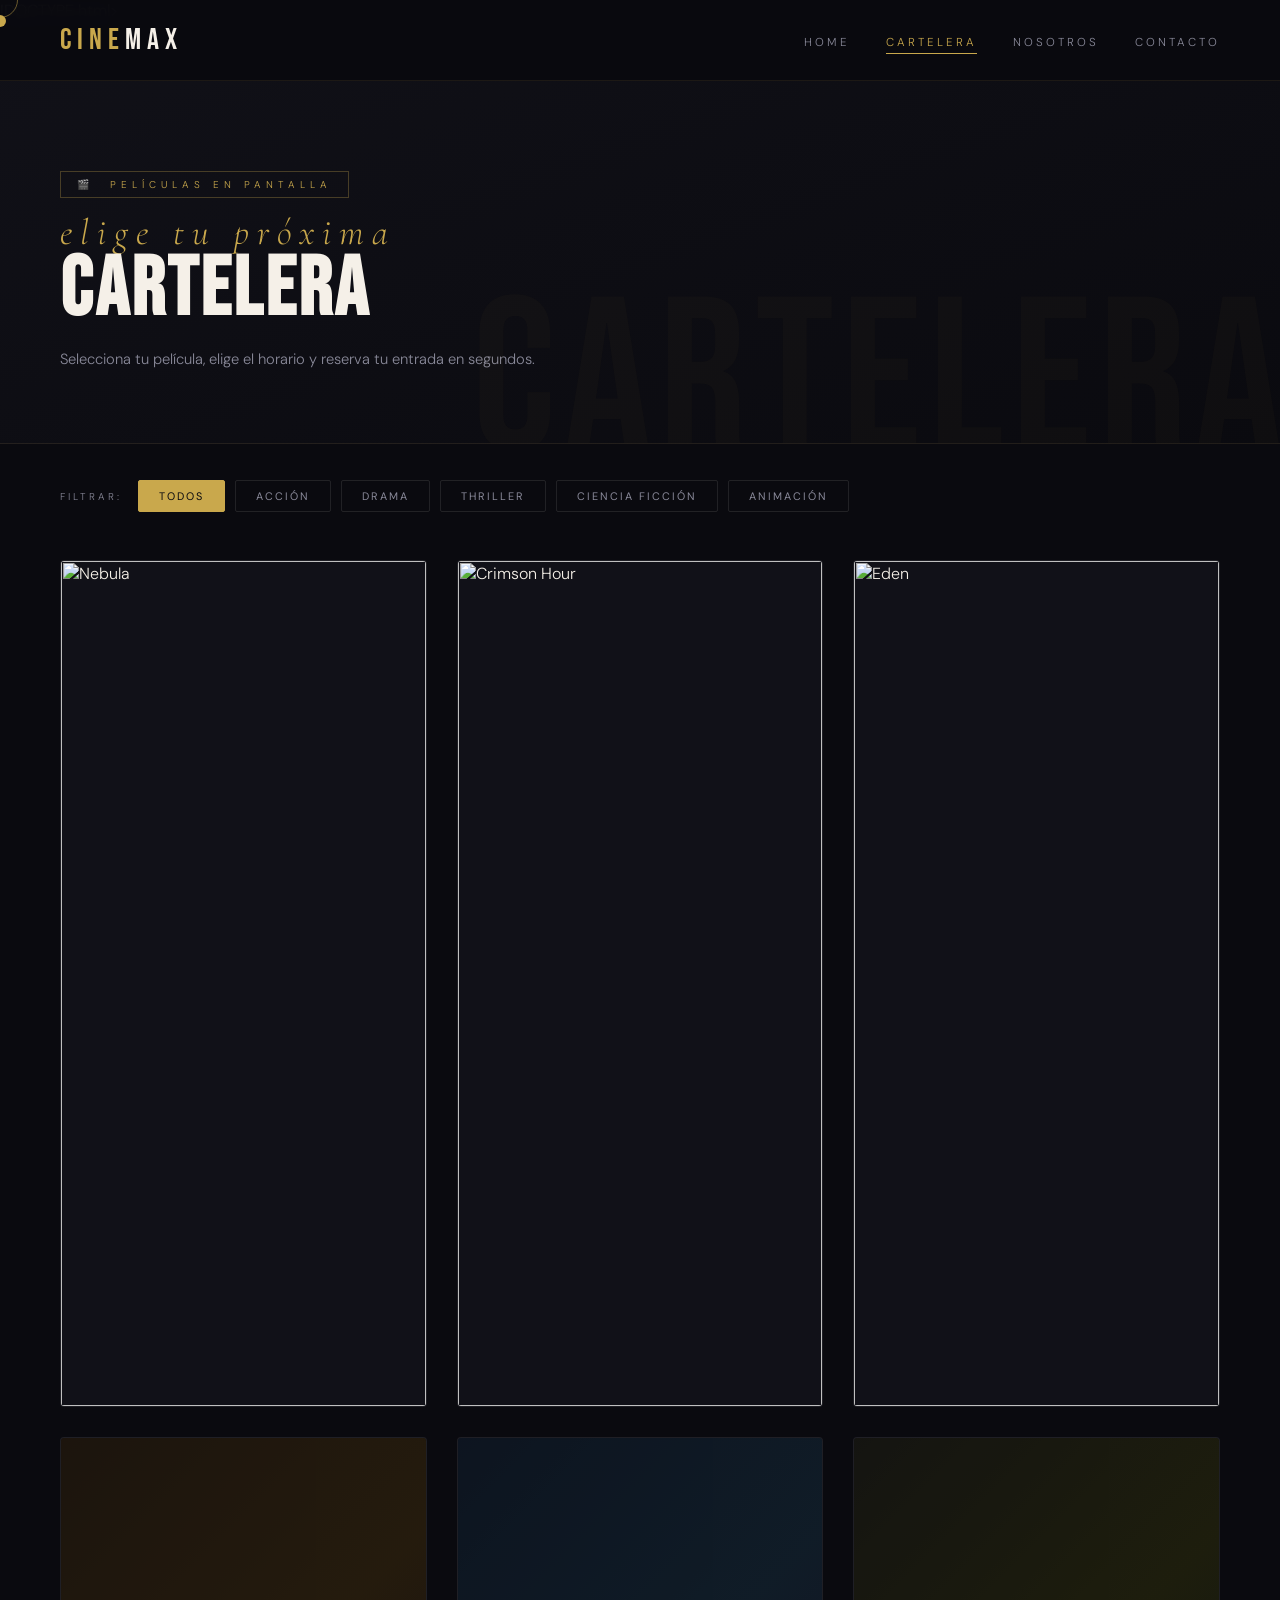
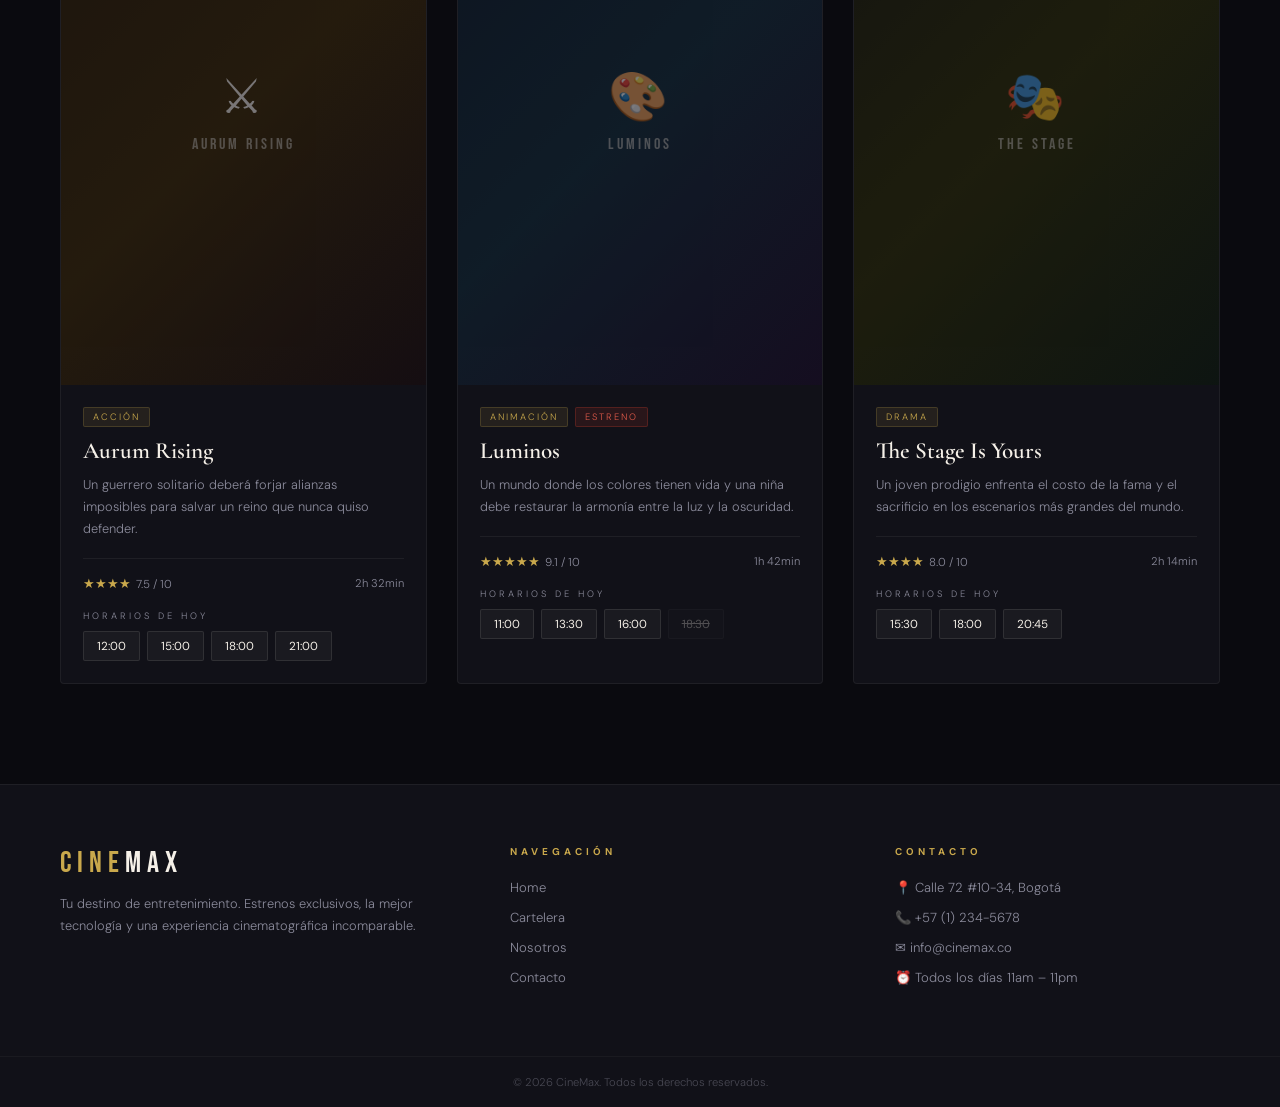
==== cartelera.html @ e5a8d583 "Comienzooo" ====
!DOCTYPE html>
<html lang="es">
<head>
  <meta charset="UTF-8"/>
  <meta name="viewport" content="width=device-width,initial-scale=1.0"/>
  <title>CineMax — Cartelera</title>
  <link href="https://fonts.googleapis.com/css2?family=Bebas+Neue&family=Cormorant+Garamond:ital,wght@0,300;0,400;0,600;1,300;1,400&family=DM+Sans:wght@300;400;500&display=swap" rel="stylesheet"/>
  <link rel="stylesheet" href="./Css/cartelera.css"/>
</head>
<body>
<div class="cursor" id="cursor"></div>
<div class="cursor-ring" id="cursorRing"></div>

<nav>
  <a class="nav-logo" href="index.html">CINE<span>MAX</span></a>
  <ul class="nav-links">
    <li><a href="index.html">Home</a></li>
    <li><a href="cartelera.html" class="active">Cartelera</a></li>
    <li><a href="nosotros.html">Nosotros</a></li>
    <li><a href="contacto.html">Contacto</a></li>
  </ul>
</nav>

<div class="page-hero" data-bg="CARTELERA">
  <div class="page-hero-tag">&#127916;&nbsp; Películas en pantalla</div>
  <h1><em>elige tu próxima</em>Cartelera</h1>
  <p>Selecciona tu película, elige el horario y reserva tu entrada en segundos.</p>
</div>



<div class="filters">
  <span class="filter-label">Filtrar:</span>
  <button class="filter-btn active" onclick="filter('all',this)">Todos</button>
  <button class="filter-btn" onclick="filter('Acción',this)">Acción</button>
  <button class="filter-btn" onclick="filter('Drama',this)">Drama</button>
  <button class="filter-btn" onclick="filter('Thriller',this)">Thriller</button>
  <button class="filter-btn" onclick="filter('Ciencia Ficción',this)">Ciencia Ficción</button>
  <button class="filter-btn" onclick="filter('Animación',this)">Animación</button>
</div>

<div class="cartelera-section">
  <div class="cartelera-grid" id="grid">

    <div class="cartelera-card" data-genre="Ciencia Ficción">
      <div class="cartelera-card-img-wrap">
        <img class="cartelera-card-img" src="https://images.unsplash.com/photo-1724115938504-c2f4fe700da5?q=80&w=731&auto=format&fit=crop" alt="Nebula"/>
      </div>
      <div class="cartelera-body">
        <div class="cartelera-tags"><span class="tag tag-genre">Ciencia Ficción</span><span class="tag tag-new">Estreno</span></div>
        <div class="cartelera-title">Nebula: El Origen</div>
        <div class="cartelera-desc">Una épica aventura interestelar donde los límites del universo son apenas el comienzo de lo desconocido.</div>
        <div class="cartelera-footer">
          <div><span class="rating-stars">&#9733;&#9733;&#9733;&#9733;&#9733;</span><span class="rating-num">8.7 / 10</span></div>
          <span class="duration">2h 18min</span>
        </div>
        <div class="horarios">
          <div class="horarios-label">Horarios de hoy</div>
          <div class="horarios-list">
            <button class="horario-slot">14:00</button>
            <button class="horario-slot">16:30</button>
            <button class="horario-slot">19:00</button>
            <button class="horario-slot sold-out">21:30</button>
          </div>
        </div>
      </div>
    </div>

    <div class="cartelera-card" data-genre="Thriller">
      <div class="cartelera-card-img-wrap">
        <img class="cartelera-card-img" src="https://images.unsplash.com/photo-1716593518123-ec9e09754232?q=80&w=687&auto=format&fit=crop" alt="Crimson Hour"/>
      </div>
      <div class="cartelera-body">
        <div class="cartelera-tags"><span class="tag tag-genre">Thriller</span></div>
        <div class="cartelera-title">Crimson Hour</div>
        <div class="cartelera-desc">Un detective obsesionado persigue a un criminal siempre un paso adelante, en las calles de una ciudad sin ley.</div>
        <div class="cartelera-footer">
          <div><span class="rating-stars">&#9733;&#9733;&#9733;&#9733;</span><span class="rating-num">7.9 / 10</span></div>
          <span class="duration">1h 58min</span>
        </div>
        <div class="horarios">
          <div class="horarios-label">Horarios de hoy</div>
          <div class="horarios-list">
            <button class="horario-slot">13:30</button>
            <button class="horario-slot">15:45</button>
            <button class="horario-slot sold-out">18:15</button>
            <button class="horario-slot">20:30</button>
          </div>
        </div>
      </div>
    </div>

    <div class="cartelera-card" data-genre="Drama">
      <div class="cartelera-card-img-wrap">
        <img class="cartelera-card-img" src="https://images.unsplash.com/photo-1693673488806-7f3fc85b5bed?q=80&w=686&auto=format&fit=crop" alt="Eden"/>
      </div>
      <div class="cartelera-body">
        <div class="cartelera-tags"><span class="tag tag-genre">Drama</span><span class="tag tag-new">Estreno</span></div>
        <div class="cartelera-title">Eden's Last Call</div>
        <div class="cartelera-desc">Una familia que enfrenta sus secretos más oscuros al regresar al lugar donde todo comenzó.</div>
        <div class="cartelera-footer">
          <div><span class="rating-stars">&#9733;&#9733;&#9733;&#9733;&#9733;</span><span class="rating-num">8.2 / 10</span></div>
          <span class="duration">2h 05min</span>
        </div>
        <div class="horarios">
          <div class="horarios-label">Horarios de hoy</div>
          <div class="horarios-list">
            <button class="horario-slot">14:30</button>
            <button class="horario-slot">17:00</button>
            <button class="horario-slot">19:45</button>
          </div>
        </div>
      </div>
    </div>

    <div class="cartelera-card" data-genre="Acción">
      <div class="cartelera-card-img-wrap">
        <div class="card-placeholder poster-4">
          <div class="card-placeholder-icon">&#9876;</div>
          <div class="card-placeholder-text">AURUM RISING</div>
        </div>
      </div>
      <div class="cartelera-body">
        <div class="cartelera-tags"><span class="tag tag-genre">Acción</span></div>
        <div class="cartelera-title">Aurum Rising</div>
        <div class="cartelera-desc">Un guerrero solitario deberá forjar alianzas imposibles para salvar un reino que nunca quiso defender.</div>
        <div class="cartelera-footer">
          <div><span class="rating-stars">&#9733;&#9733;&#9733;&#9733;</span><span class="rating-num">7.5 / 10</span></div>
          <span class="duration">2h 32min</span>
        </div>
        <div class="horarios">
          <div class="horarios-label">Horarios de hoy</div>
          <div class="horarios-list">
            <button class="horario-slot">12:00</button>
            <button class="horario-slot">15:00</button>
            <button class="horario-slot">18:00</button>
            <button class="horario-slot">21:00</button>
          </div>
        </div>
      </div>
    </div>

    <div class="cartelera-card" data-genre="Animación">
      <div class="cartelera-card-img-wrap">
        <div class="card-placeholder poster-5">
          <div class="card-placeholder-icon">&#127912;</div>
          <div class="card-placeholder-text">LUMINOS</div>
        </div>
      </div>
      <div class="cartelera-body">
        <div class="cartelera-tags"><span class="tag tag-genre">Animación</span><span class="tag tag-new">Estreno</span></div>
        <div class="cartelera-title">Luminos</div>
        <div class="cartelera-desc">Un mundo donde los colores tienen vida y una niña debe restaurar la armonía entre la luz y la oscuridad.</div>
        <div class="cartelera-footer">
          <div><span class="rating-stars">&#9733;&#9733;&#9733;&#9733;&#9733;</span><span class="rating-num">9.1 / 10</span></div>
          <span class="duration">1h 42min</span>
        </div>
        <div class="horarios">
          <div class="horarios-label">Horarios de hoy</div>
          <div class="horarios-list">
            <button class="horario-slot">11:00</button>
            <button class="horario-slot">13:30</button>
            <button class="horario-slot">16:00</button>
            <button class="horario-slot sold-out">18:30</button>
          </div>
        </div>
      </div>
    </div>

    <div class="cartelera-card" data-genre="Drama">
      <div class="cartelera-card-img-wrap">
        <div class="card-placeholder poster-6">
          <div class="card-placeholder-icon">&#127917;</div>
          <div class="card-placeholder-text">THE STAGE</div>
        </div>
      </div>
      <div class="cartelera-body">
        <div class="cartelera-tags"><span class="tag tag-genre">Drama</span></div>
        <div class="cartelera-title">The Stage Is Yours</div>
        <div class="cartelera-desc">Un joven prodigio enfrenta el costo de la fama y el sacrificio en los escenarios más grandes del mundo.</div>
        <div class="cartelera-footer">
          <div><span class="rating-stars">&#9733;&#9733;&#9733;&#9733;</span><span class="rating-num">8.0 / 10</span></div>
          <span class="duration">2h 14min</span>
        </div>
        <div class="horarios">
          <div class="horarios-label">Horarios de hoy</div>
          <div class="horarios-list">
            <button class="horario-slot">15:30</button>
            <button class="horario-slot">18:00</button>
            <button class="horario-slot">20:45</button>
          </div>
        </div>
      </div>
    </div>

  </div>
</div>

<footer>
  <div>
    <div class="footer-logo">CINE<span>MAX</span></div>
    <p class="footer-tagline">Tu destino de entretenimiento. Estrenos exclusivos, la mejor tecnología y una experiencia cinematográfica incomparable.</p>
  </div>
  <div class="footer-col">
    <h4>Navegación</h4>
    <ul>
      <li><a href="index.html">Home</a></li>
      <li><a href="cartelera.html">Cartelera</a></li>
      <li><a href="nosotros.html">Nosotros</a></li>
      <li><a href="contacto.html">Contacto</a></li>
    </ul>
  </div>
  <div class="footer-col">
    <h4>Contacto</h4>
    <ul>
      <li><a href="#">&#128205; Calle 72 #10-34, Bogotá</a></li>
      <li><a href="tel:+5712345678">&#128222; +57 (1) 234-5678</a></li>
      <li><a href="mailto:info@cinemax.co">&#9993; info@cinemax.co</a></li>
      <li><a href="#">&#9200; Todos los días 11am – 11pm</a></li>
    </ul>
  </div>
</footer>
<div class="footer-bottom">&copy; 2026 CineMax. Todos los derechos reservados.</div>

<script>
const cur=document.getElementById('cursor'),ring=document.getElementById('cursorRing');
let rx=0,ry=0,cx=0,cy=0;
document.addEventListener('mousemove',e=>{cx=e.clientX;cy=e.clientY;cur.style.left=cx+'px';cur.style.top=cy+'px';});
(function loop(){rx+=(cx-rx)*.12;ry+=(cy-ry)*.12;ring.style.left=rx+'px';ring.style.top=ry+'px';requestAnimationFrame(loop);})();
document.querySelectorAll('a,button').forEach(el=>{
  el.addEventListener('mouseenter',()=>{cur.style.transform='translate(-50%,-50%) scale(2)';ring.style.opacity='.2';});
  el.addEventListener('mouseleave',()=>{cur.style.transform='translate(-50%,-50%) scale(1)';ring.style.opacity='.5';});
});
function filter(genre,btn){
  document.querySelectorAll('.filter-btn').forEach(b=>b.classList.remove('active'));
  btn.classList.add('active');
  document.querySelectorAll('.cartelera-card').forEach((c,i)=>{
    const show=genre==='all'||c.dataset.genre===genre;
    if(show){c.classList.remove('hidden');c.style.animation='none';void c.offsetWidth;c.style.animationDelay=(i*.07)+'s';c.style.animation='cardIn .45s ease both';}
    else c.classList.add('hidden');
  });
}
</script>
</body>
</html>
---- Css/cartelera.css ----
:root{--gold:#c9a84c;--gold-light:#e8c96b;--dark:#0a0a0f;--dark2:#111118;--dark3:#1a1a24;--red:#c0392b;--cream:#f5f0e8;--gray:#8a8a9a;}
*,*::before,*::after{margin:0;padding:0;box-sizing:border-box;}
html{scroll-behavior:smooth;}
body{background:var(--dark);color:var(--cream);font-family:'DM Sans',sans-serif;font-weight:300;overflow-x:hidden;cursor:none;}

.cursor{position:fixed;width:12px;height:12px;background:var(--gold);border-radius:50%;pointer-events:none;z-index:9999;transition:transform .15s ease;transform:translate(-50%,-50%);}
.cursor-ring{position:fixed;width:36px;height:36px;border:1px solid var(--gold);border-radius:50%;pointer-events:none;z-index:9998;transform:translate(-50%,-50%);transition:all .3s ease;opacity:.5;}

nav{position:fixed;top:0;left:0;right:0;z-index:200;display:flex;align-items:center;justify-content:space-between;padding:22px 60px;background:rgba(10,10,15,.97);backdrop-filter:blur(12px);border-bottom:1px solid rgba(201,168,76,.1);}
.nav-logo{font-family:'Bebas Neue',cursive;font-size:1.9rem;letter-spacing:6px;color:var(--gold);text-decoration:none;}
.nav-logo span{color:var(--cream);}
.nav-links{display:flex;gap:36px;list-style:none;}
.nav-links a{text-decoration:none;color:var(--gray);font-size:.72rem;letter-spacing:3px;text-transform:uppercase;transition:color .3s;position:relative;}
.nav-links a::after{content:'';position:absolute;bottom:-4px;left:0;width:0;height:1px;background:var(--gold);transition:width .3s;}
.nav-links a:hover,.nav-links a.active{color:var(--gold);}
.nav-links a:hover::after,.nav-links a.active::after{width:100%;}

.btn-primary{background:var(--gold);color:var(--dark);border:none;padding:14px 32px;font-family:'DM Sans',sans-serif;font-size:.72rem;letter-spacing:3px;text-transform:uppercase;cursor:none;transition:all .3s;text-decoration:none;display:inline-block;font-weight:500;}
.btn-primary:hover{background:var(--gold-light);transform:translateY(-2px);}

.page-hero{padding:150px 60px 70px;position:relative;overflow:hidden;background:linear-gradient(160deg,var(--dark2) 0%,var(--dark) 100%);border-bottom:1px solid rgba(201,168,76,.1);}
.page-hero::before{content:attr(data-bg);position:absolute;right:-10px;bottom:-50px;font-family:'Bebas Neue',cursive;font-size:17vw;color:rgba(201,168,76,.03);letter-spacing:8px;pointer-events:none;line-height:1;}
.page-hero-tag{font-size:.62rem;letter-spacing:5px;text-transform:uppercase;color:var(--gold);border:1px solid rgba(201,168,76,.3);padding:6px 16px;display:inline-block;margin-bottom:18px;}
.page-hero h1{font-family:'Bebas Neue',cursive;font-size:clamp(3rem,6.5vw,5.5rem);letter-spacing:3px;line-height:.95;}
.page-hero h1 em{font-family:'Cormorant Garamond',serif;font-style:italic;font-size:.44em;color:var(--gold);display:block;font-weight:300;letter-spacing:8px;}
.page-hero p{color:var(--gray);margin-top:16px;font-size:.92rem;max-width:500px;line-height:1.85;}



.filters{padding:36px 60px 0;display:flex;gap:10px;flex-wrap:wrap;align-items:center;}
.filter-label{font-size:.62rem;letter-spacing:3px;text-transform:uppercase;color:var(--gray);margin-right:6px;}
.filter-btn{background:transparent;border:1px solid rgba(245,240,232,.1);color:var(--gray);padding:8px 20px;font-size:.68rem;letter-spacing:2px;text-transform:uppercase;font-family:'DM Sans',sans-serif;cursor:none;transition:all .28s;border-radius:2px;}
.filter-btn:hover,.filter-btn.active{background:var(--gold);border-color:var(--gold);color:var(--dark);}

.cartelera-section{padding:48px 60px 100px;}
.cartelera-grid{display:grid;grid-template-columns:repeat(auto-fill,minmax(280px,1fr));gap:30px;}

.cartelera-card{background:var(--dark2);border:1px solid rgba(245,240,232,.06);border-radius:4px;overflow:hidden;cursor:none;transition:transform .35s,border-color .35s,box-shadow .35s;animation:cardIn .5s ease both;}
.cartelera-card:hover{border-color:rgba(201,168,76,.28);transform:translateY(-6px);box-shadow:0 28px 55px rgba(0,0,0,.52);}
@keyframes cardIn{from{opacity:0;transform:translateY(18px);}to{opacity:1;transform:translateY(0);}}
.hidden{display:none!important;}

.cartelera-card-img-wrap{overflow:hidden;position:relative;}
.cartelera-card-img{width:100%;aspect-ratio:2/3;object-fit:cover;display:block;transition:transform .5s ease;}
.cartelera-card:hover .cartelera-card-img{transform:scale(1.04);}
.card-placeholder{width:100%;aspect-ratio:2/3;display:flex;align-items:center;justify-content:center;flex-direction:column;gap:8px;font-family:'Bebas Neue',cursive;letter-spacing:3px;opacity:.45;}
.card-placeholder-icon{font-size:3rem;}
.card-placeholder-text{font-size:1rem;color:rgba(245,240,232,.6);}
.poster-4{background:linear-gradient(135deg,#2a1a00,#3d2800,#1a0a0a);}
.poster-5{background:linear-gradient(135deg,#0a1a2a,#0f2a3a,#1a0a2a);}
.poster-6{background:linear-gradient(135deg,#1a1a0a,#2d2d00,#0a1a0a);}

.cartelera-body{padding:22px;}
.cartelera-tags{display:flex;gap:7px;flex-wrap:wrap;margin-bottom:11px;}
.tag{font-size:.58rem;letter-spacing:2px;text-transform:uppercase;padding:3px 9px;border-radius:2px;}
.tag-genre{background:rgba(201,168,76,.1);color:var(--gold);border:1px solid rgba(201,168,76,.2);}
.tag-new{background:rgba(192,57,43,.14);color:#e05a4a;border:1px solid rgba(192,57,43,.28);}
.cartelera-title{font-family:'Cormorant Garamond',serif;font-size:1.45rem;font-weight:600;margin-bottom:8px;line-height:1.2;}
.cartelera-desc{font-size:.8rem;color:var(--gray);line-height:1.72;margin-bottom:18px;}
.cartelera-footer{display:flex;align-items:center;justify-content:space-between;padding-top:16px;border-top:1px solid rgba(245,240,232,.06);}
.rating-stars{color:var(--gold);font-size:.82rem;}
.rating-num{font-size:.72rem;color:var(--gray);margin-left:5px;}
.duration{font-size:.7rem;color:var(--gray);}

.horarios{margin-top:18px;}
.horarios-label{font-size:.58rem;letter-spacing:3px;text-transform:uppercase;color:var(--gray);margin-bottom:9px;}
.horarios-list{display:flex;gap:7px;flex-wrap:wrap;}
.horario-slot{background:rgba(245,240,232,.04);border:1px solid rgba(245,240,232,.1);color:var(--cream);padding:6px 13px;font-size:.73rem;border-radius:2px;cursor:none;transition:all .28s;font-family:'DM Sans',sans-serif;}
.horario-slot:hover{background:var(--gold);border-color:var(--gold);color:var(--dark);}
.horario-slot.sold-out{opacity:.28;text-decoration:line-through;pointer-events:none;}

footer{background:var(--dark2);border-top:1px solid rgba(245,240,232,.06);padding:60px;display:grid;grid-template-columns:1.2fr 1fr 1fr;gap:60px;}
.footer-logo{font-family:'Bebas Neue',cursive;font-size:1.9rem;letter-spacing:6px;color:var(--gold);margin-bottom:12px;}
.footer-logo span{color:var(--cream);}
.footer-tagline{color:var(--gray);font-size:.8rem;line-height:1.75;}
.footer-col h4{font-size:.62rem;letter-spacing:4px;text-transform:uppercase;color:var(--gold);margin-bottom:18px;}
.footer-col ul{list-style:none;}
.footer-col ul li{margin-bottom:9px;}
.footer-col ul li a{color:var(--gray);text-decoration:none;font-size:.82rem;transition:color .3s;}
.footer-col ul li a:hover{color:var(--cream);}
.footer-bottom{background:var(--dark2);padding:18px 60px;text-align:center;font-size:.7rem;color:rgba(138,138,154,.45);border-top:1px solid rgba(245,240,232,.04);}

@media(max-width:900px){
  nav{padding:18px 24px;} .nav-links{gap:16px;} .nav-links a{font-size:.62rem;letter-spacing:2px;}
  .page-hero{padding:120px 24px 60px;}
  .filters{padding:24px 24px 0;}
  .cartelera-section{padding:36px 24px 80px;}
  .cartelera-grid{grid-template-columns:1fr;}
  footer{grid-template-columns:1fr;padding:40px 24px;gap:36px;} .footer-bottom{padding:14px 24px;}
}
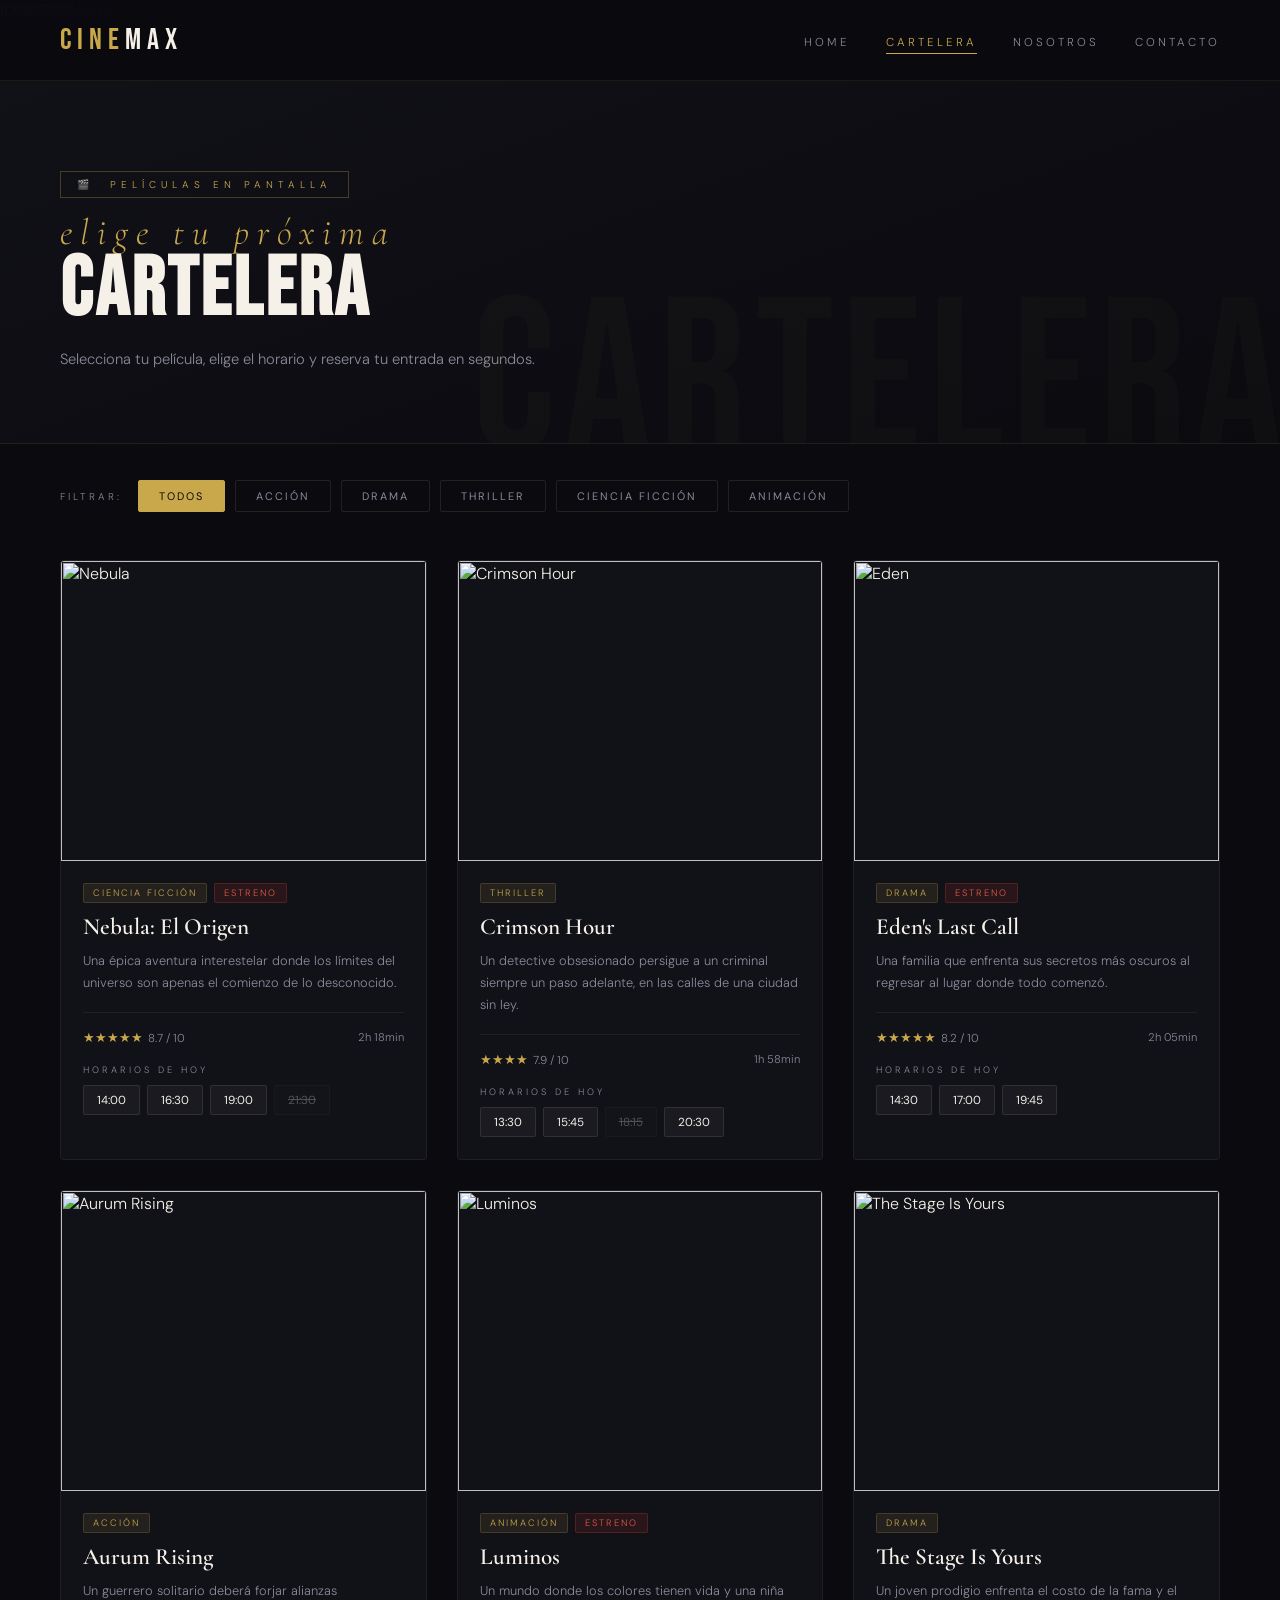
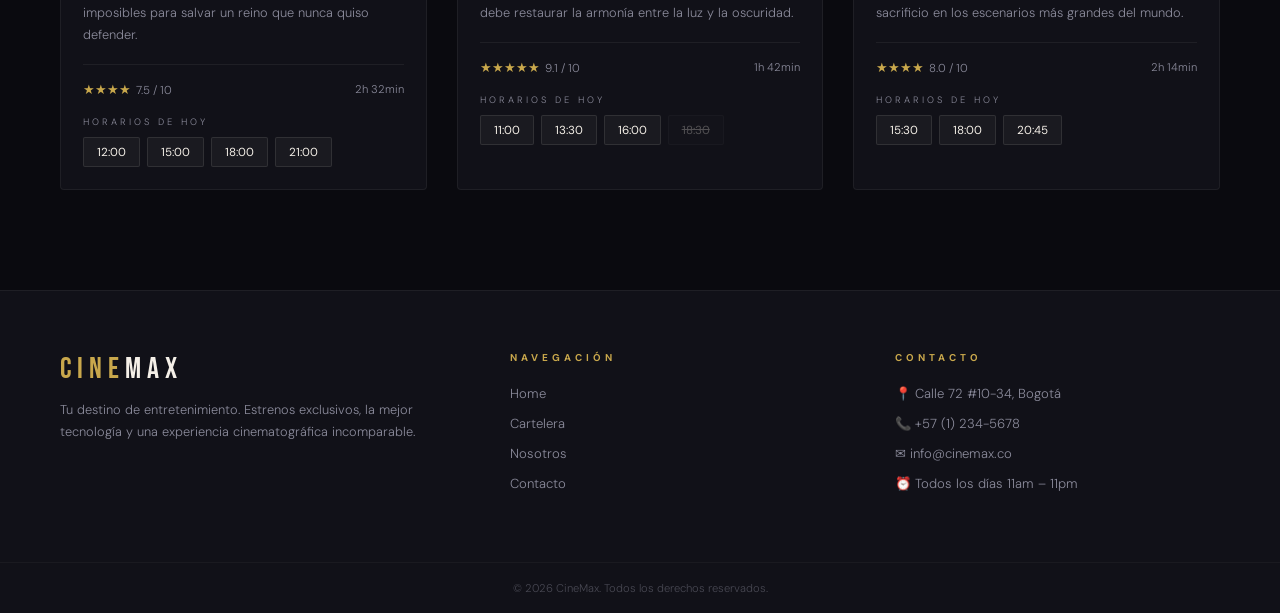
==== commit 48e77d38: "proyecto final" ====
--- a/cartelera.html
+++ b/cartelera.html
@@ -115,10 +115,7 @@
 
     <div class="cartelera-card" data-genre="Acción">
       <div class="cartelera-card-img-wrap">
-        <div class="card-placeholder poster-4">
-          <div class="card-placeholder-icon">&#9876;</div>
-          <div class="card-placeholder-text">AURUM RISING</div>
-        </div>
+        <img src="https://images.unsplash.com/photo-1638625303600-9f3e7cc103b4?q=80&w=1632&auto=format&fit=crop" alt="Aurum Rising" style="width:100%;height:100%;object-fit:cover;display:block;"/>
       </div>
       <div class="cartelera-body">
         <div class="cartelera-tags"><span class="tag tag-genre">Acción</span></div>
@@ -142,10 +139,7 @@
 
     <div class="cartelera-card" data-genre="Animación">
       <div class="cartelera-card-img-wrap">
-        <div class="card-placeholder poster-5">
-          <div class="card-placeholder-icon">&#127912;</div>
-          <div class="card-placeholder-text">LUMINOS</div>
-        </div>
+        <img src="https://images.unsplash.com/photo-1518872421414-376cd3110c4c?q=80&w=687&auto=format&fit=crop" alt="Luminos"/>
       </div>
       <div class="cartelera-body">
         <div class="cartelera-tags"><span class="tag tag-genre">Animación</span><span class="tag tag-new">Estreno</span></div>
@@ -169,10 +163,7 @@
 
     <div class="cartelera-card" data-genre="Drama">
       <div class="cartelera-card-img-wrap">
-        <div class="card-placeholder poster-6">
-          <div class="card-placeholder-icon">&#127917;</div>
-          <div class="card-placeholder-text">THE STAGE</div>
-        </div>
+        <img src="https://images.unsplash.com/photo-1638399777047-1467818f3f9f?q=80&w=687&auto=format&fit=crop" alt="The Stage Is Yours"/>
       </div>
       <div class="cartelera-body">
         <div class="cartelera-tags"><span class="tag tag-genre">Drama</span></div>
--- a/Css/cartelera.css
+++ b/Css/cartelera.css
@@ -1,90 +1,556 @@
-:root{--gold:#c9a84c;--gold-light:#e8c96b;--dark:#0a0a0f;--dark2:#111118;--dark3:#1a1a24;--red:#c0392b;--cream:#f5f0e8;--gray:#8a8a9a;}
-*,*::before,*::after{margin:0;padding:0;box-sizing:border-box;}
-html{scroll-behavior:smooth;}
-body{background:var(--dark);color:var(--cream);font-family:'DM Sans',sans-serif;font-weight:300;overflow-x:hidden;cursor:none;}
-
-.cursor{position:fixed;width:12px;height:12px;background:var(--gold);border-radius:50%;pointer-events:none;z-index:9999;transition:transform .15s ease;transform:translate(-50%,-50%);}
-.cursor-ring{position:fixed;width:36px;height:36px;border:1px solid var(--gold);border-radius:50%;pointer-events:none;z-index:9998;transform:translate(-50%,-50%);transition:all .3s ease;opacity:.5;}
-
-nav{position:fixed;top:0;left:0;right:0;z-index:200;display:flex;align-items:center;justify-content:space-between;padding:22px 60px;background:rgba(10,10,15,.97);backdrop-filter:blur(12px);border-bottom:1px solid rgba(201,168,76,.1);}
-.nav-logo{font-family:'Bebas Neue',cursive;font-size:1.9rem;letter-spacing:6px;color:var(--gold);text-decoration:none;}
-.nav-logo span{color:var(--cream);}
-.nav-links{display:flex;gap:36px;list-style:none;}
-.nav-links a{text-decoration:none;color:var(--gray);font-size:.72rem;letter-spacing:3px;text-transform:uppercase;transition:color .3s;position:relative;}
-.nav-links a::after{content:'';position:absolute;bottom:-4px;left:0;width:0;height:1px;background:var(--gold);transition:width .3s;}
-.nav-links a:hover,.nav-links a.active{color:var(--gold);}
-.nav-links a:hover::after,.nav-links a.active::after{width:100%;}
-
-.btn-primary{background:var(--gold);color:var(--dark);border:none;padding:14px 32px;font-family:'DM Sans',sans-serif;font-size:.72rem;letter-spacing:3px;text-transform:uppercase;cursor:none;transition:all .3s;text-decoration:none;display:inline-block;font-weight:500;}
-.btn-primary:hover{background:var(--gold-light);transform:translateY(-2px);}
-
-.page-hero{padding:150px 60px 70px;position:relative;overflow:hidden;background:linear-gradient(160deg,var(--dark2) 0%,var(--dark) 100%);border-bottom:1px solid rgba(201,168,76,.1);}
-.page-hero::before{content:attr(data-bg);position:absolute;right:-10px;bottom:-50px;font-family:'Bebas Neue',cursive;font-size:17vw;color:rgba(201,168,76,.03);letter-spacing:8px;pointer-events:none;line-height:1;}
-.page-hero-tag{font-size:.62rem;letter-spacing:5px;text-transform:uppercase;color:var(--gold);border:1px solid rgba(201,168,76,.3);padding:6px 16px;display:inline-block;margin-bottom:18px;}
-.page-hero h1{font-family:'Bebas Neue',cursive;font-size:clamp(3rem,6.5vw,5.5rem);letter-spacing:3px;line-height:.95;}
-.page-hero h1 em{font-family:'Cormorant Garamond',serif;font-style:italic;font-size:.44em;color:var(--gold);display:block;font-weight:300;letter-spacing:8px;}
-.page-hero p{color:var(--gray);margin-top:16px;font-size:.92rem;max-width:500px;line-height:1.85;}
-
-
-
-.filters{padding:36px 60px 0;display:flex;gap:10px;flex-wrap:wrap;align-items:center;}
-.filter-label{font-size:.62rem;letter-spacing:3px;text-transform:uppercase;color:var(--gray);margin-right:6px;}
-.filter-btn{background:transparent;border:1px solid rgba(245,240,232,.1);color:var(--gray);padding:8px 20px;font-size:.68rem;letter-spacing:2px;text-transform:uppercase;font-family:'DM Sans',sans-serif;cursor:none;transition:all .28s;border-radius:2px;}
-.filter-btn:hover,.filter-btn.active{background:var(--gold);border-color:var(--gold);color:var(--dark);}
-
-.cartelera-section{padding:48px 60px 100px;}
-.cartelera-grid{display:grid;grid-template-columns:repeat(auto-fill,minmax(280px,1fr));gap:30px;}
-
-.cartelera-card{background:var(--dark2);border:1px solid rgba(245,240,232,.06);border-radius:4px;overflow:hidden;cursor:none;transition:transform .35s,border-color .35s,box-shadow .35s;animation:cardIn .5s ease both;}
-.cartelera-card:hover{border-color:rgba(201,168,76,.28);transform:translateY(-6px);box-shadow:0 28px 55px rgba(0,0,0,.52);}
-@keyframes cardIn{from{opacity:0;transform:translateY(18px);}to{opacity:1;transform:translateY(0);}}
-.hidden{display:none!important;}
-
-.cartelera-card-img-wrap{overflow:hidden;position:relative;}
-.cartelera-card-img{width:100%;aspect-ratio:2/3;object-fit:cover;display:block;transition:transform .5s ease;}
-.cartelera-card:hover .cartelera-card-img{transform:scale(1.04);}
-.card-placeholder{width:100%;aspect-ratio:2/3;display:flex;align-items:center;justify-content:center;flex-direction:column;gap:8px;font-family:'Bebas Neue',cursive;letter-spacing:3px;opacity:.45;}
-.card-placeholder-icon{font-size:3rem;}
-.card-placeholder-text{font-size:1rem;color:rgba(245,240,232,.6);}
-.poster-4{background:linear-gradient(135deg,#2a1a00,#3d2800,#1a0a0a);}
-.poster-5{background:linear-gradient(135deg,#0a1a2a,#0f2a3a,#1a0a2a);}
-.poster-6{background:linear-gradient(135deg,#1a1a0a,#2d2d00,#0a1a0a);}
-
-.cartelera-body{padding:22px;}
-.cartelera-tags{display:flex;gap:7px;flex-wrap:wrap;margin-bottom:11px;}
-.tag{font-size:.58rem;letter-spacing:2px;text-transform:uppercase;padding:3px 9px;border-radius:2px;}
-.tag-genre{background:rgba(201,168,76,.1);color:var(--gold);border:1px solid rgba(201,168,76,.2);}
-.tag-new{background:rgba(192,57,43,.14);color:#e05a4a;border:1px solid rgba(192,57,43,.28);}
-.cartelera-title{font-family:'Cormorant Garamond',serif;font-size:1.45rem;font-weight:600;margin-bottom:8px;line-height:1.2;}
-.cartelera-desc{font-size:.8rem;color:var(--gray);line-height:1.72;margin-bottom:18px;}
-.cartelera-footer{display:flex;align-items:center;justify-content:space-between;padding-top:16px;border-top:1px solid rgba(245,240,232,.06);}
-.rating-stars{color:var(--gold);font-size:.82rem;}
-.rating-num{font-size:.72rem;color:var(--gray);margin-left:5px;}
-.duration{font-size:.7rem;color:var(--gray);}
-
-.horarios{margin-top:18px;}
-.horarios-label{font-size:.58rem;letter-spacing:3px;text-transform:uppercase;color:var(--gray);margin-bottom:9px;}
-.horarios-list{display:flex;gap:7px;flex-wrap:wrap;}
-.horario-slot{background:rgba(245,240,232,.04);border:1px solid rgba(245,240,232,.1);color:var(--cream);padding:6px 13px;font-size:.73rem;border-radius:2px;cursor:none;transition:all .28s;font-family:'DM Sans',sans-serif;}
-.horario-slot:hover{background:var(--gold);border-color:var(--gold);color:var(--dark);}
-.horario-slot.sold-out{opacity:.28;text-decoration:line-through;pointer-events:none;}
-
-footer{background:var(--dark2);border-top:1px solid rgba(245,240,232,.06);padding:60px;display:grid;grid-template-columns:1.2fr 1fr 1fr;gap:60px;}
-.footer-logo{font-family:'Bebas Neue',cursive;font-size:1.9rem;letter-spacing:6px;color:var(--gold);margin-bottom:12px;}
-.footer-logo span{color:var(--cream);}
-.footer-tagline{color:var(--gray);font-size:.8rem;line-height:1.75;}
-.footer-col h4{font-size:.62rem;letter-spacing:4px;text-transform:uppercase;color:var(--gold);margin-bottom:18px;}
-.footer-col ul{list-style:none;}
-.footer-col ul li{margin-bottom:9px;}
-.footer-col ul li a{color:var(--gray);text-decoration:none;font-size:.82rem;transition:color .3s;}
-.footer-col ul li a:hover{color:var(--cream);}
-.footer-bottom{background:var(--dark2);padding:18px 60px;text-align:center;font-size:.7rem;color:rgba(138,138,154,.45);border-top:1px solid rgba(245,240,232,.04);}
-
-@media(max-width:900px){
-  nav{padding:18px 24px;} .nav-links{gap:16px;} .nav-links a{font-size:.62rem;letter-spacing:2px;}
-  .page-hero{padding:120px 24px 60px;}
-  .filters{padding:24px 24px 0;}
-  .cartelera-section{padding:36px 24px 80px;}
-  .cartelera-grid{grid-template-columns:1fr;}
-  footer{grid-template-columns:1fr;padding:40px 24px;gap:36px;} .footer-bottom{padding:14px 24px;}
+/* ============================================================
+   VARIABLES & RESET
+   ============================================================ */
+ 
+:root {
+  --gold:       #c9a84c;
+  --gold-light: #e8c96b;
+  --dark:       #0a0a0f;
+  --dark2:      #111118;
+  --dark3:      #1a1a24;
+  --red:        #c0392b;
+  --cream:      #f5f0e8;
+  --gray:       #8a8a9a;
+}
+ 
+*, *::before, *::after {
+  margin: 0;
+  padding: 0;
+  box-sizing: border-box;
+}
+ 
+html {
+  scroll-behavior: smooth;
+}
+ 
+body {
+  background: var(--dark);
+  color: var(--cream);
+  font-family: 'DM Sans', sans-serif;
+  font-weight: 300;
+  overflow-x: hidden;
+  cursor: default;
+}
+ 
+ 
+/* ============================================================
+   NAVEGACIÓN
+   ============================================================ */
+ 
+nav {
+  position: fixed;
+  top: 0;
+  left: 0;
+  right: 0;
+  z-index: 200;
+  display: flex;
+  align-items: center;
+  justify-content: space-between;
+  padding: 22px 60px;
+  background: rgba(10, 10, 15, .97);
+  backdrop-filter: blur(12px);
+  border-bottom: 1px solid rgba(201, 168, 76, .1);
+}
+ 
+.nav-logo {
+  font-family: 'Bebas Neue', cursive;
+  font-size: 1.9rem;
+  letter-spacing: 6px;
+  color: var(--gold);
+  text-decoration: none;
+}
+ 
+.nav-logo span {
+  color: var(--cream);
+}
+ 
+.nav-links {
+  display: flex;
+  gap: 36px;
+  list-style: none;
+}
+ 
+.nav-links a {
+  text-decoration: none;
+  color: var(--gray);
+  font-size: .72rem;
+  letter-spacing: 3px;
+  text-transform: uppercase;
+  transition: color .3s;
+  position: relative;
+}
+ 
+.nav-links a::after {
+  content: '';
+  position: absolute;
+  bottom: -4px;
+  left: 0;
+  width: 0;
+  height: 1px;
+  background: var(--gold);
+  transition: width .3s;
+}
+ 
+.nav-links a:hover,
+.nav-links a.active {
+  color: var(--gold);
+}
+ 
+.nav-links a:hover::after,
+.nav-links a.active::after {
+  width: 100%;
+}
+ 
+ 
+/* ============================================================
+   BOTONES
+   ============================================================ */
+ 
+.btn-primary {
+  background: var(--gold);
+  color: var(--dark);
+  border: none;
+  padding: 14px 32px;
+  font-family: 'DM Sans', sans-serif;
+  font-size: .72rem;
+  letter-spacing: 3px;
+  text-transform: uppercase;
+  cursor: pointer;
+  transition: all .3s;
+  text-decoration: none;
+  display: inline-block;
+  font-weight: 500;
+}
+ 
+.btn-primary:hover {
+  background: var(--gold-light);
+  transform: translateY(-2px);
+}
+ 
+ 
+/* ============================================================
+   HERO DE PÁGINA
+   ============================================================ */
+ 
+.page-hero {
+  padding: 150px 60px 70px;
+  position: relative;
+  overflow: hidden;
+  background: linear-gradient(160deg, var(--dark2) 0%, var(--dark) 100%);
+  border-bottom: 1px solid rgba(201, 168, 76, .1);
+}
+ 
+.page-hero::before {
+  content: attr(data-bg);
+  position: absolute;
+  right: -10px;
+  bottom: -50px;
+  font-family: 'Bebas Neue', cursive;
+  font-size: 17vw;
+  color: rgba(201, 168, 76, .03);
+  letter-spacing: 8px;
+  pointer-events: none;
+  line-height: 1;
+}
+ 
+.page-hero-tag {
+  font-size: .62rem;
+  letter-spacing: 5px;
+  text-transform: uppercase;
+  color: var(--gold);
+  border: 1px solid rgba(201, 168, 76, .3);
+  padding: 6px 16px;
+  display: inline-block;
+  margin-bottom: 18px;
+}
+ 
+.page-hero h1 {
+  font-family: 'Bebas Neue', cursive;
+  font-size: clamp(3rem, 6.5vw, 5.5rem);
+  letter-spacing: 3px;
+  line-height: .95;
+}
+ 
+.page-hero h1 em {
+  font-family: 'Cormorant Garamond', serif;
+  font-style: italic;
+  font-size: .44em;
+  color: var(--gold);
+  display: block;
+  font-weight: 300;
+  letter-spacing: 8px;
+}
+ 
+.page-hero p {
+  color: var(--gray);
+  margin-top: 16px;
+  font-size: .92rem;
+  max-width: 500px;
+  line-height: 1.85;
+}
+ 
+ 
+/* ============================================================
+   FILTROS
+   ============================================================ */
+ 
+.filters {
+  padding: 36px 60px 0;
+  display: flex;
+  gap: 10px;
+  flex-wrap: wrap;
+  align-items: center;
+}
+ 
+.filter-label {
+  font-size: .62rem;
+  letter-spacing: 3px;
+  text-transform: uppercase;
+  color: var(--gray);
+  margin-right: 6px;
+}
+ 
+.filter-btn {
+  background: transparent;
+  border: 1px solid rgba(245, 240, 232, .1);
+  color: var(--gray);
+  padding: 8px 20px;
+  font-size: .68rem;
+  letter-spacing: 2px;
+  text-transform: uppercase;
+  font-family: 'DM Sans', sans-serif;
+  cursor: pointer;
+  transition: all .28s;
+  border-radius: 2px;
+}
+ 
+.filter-btn:hover,
+.filter-btn.active {
+  background: var(--gold);
+  border-color: var(--gold);
+  color: var(--dark);
+}
+ 
+ 
+/* ============================================================
+   GRID DE CARTELERA
+   ============================================================ */
+ 
+.cartelera-section {
+  padding: 48px 60px 100px;
+}
+ 
+.cartelera-grid {
+  display: grid;
+  grid-template-columns: repeat(auto-fill, minmax(280px, 1fr));
+  gap: 30px;
+}
+ 
+.hidden {
+  display: none !important;
+}
+ 
+ 
+/* ============================================================
+   TARJETAS
+   ============================================================ */
+ 
+.cartelera-card {
+  background: var(--dark2);
+  border: 1px solid rgba(245, 240, 232, .06);
+  border-radius: 4px;
+  overflow: hidden;
+  cursor: pointer;
+  transition: transform .35s, border-color .35s, box-shadow .35s;
+  animation: cardIn .5s ease both;
+}
+ 
+.cartelera-card:hover {
+  border-color: rgba(201, 168, 76, .28);
+  transform: translateY(-6px);
+  box-shadow: 0 28px 55px rgba(0, 0, 0, .52);
+}
+ 
+@keyframes cardIn {
+  from { opacity: 0; transform: translateY(18px); }
+  to   { opacity: 1; transform: translateY(0); }
+}
+ 
+/* Imagen */
+.cartelera-card-img-wrap {
+  height: 300px;
+  overflow: hidden;
+}
+ 
+.cartelera-card-img-wrap img {
+  width: 100%;
+  height: 100%;
+  object-fit: cover;
+  display: block;
+  transition: transform .5s ease;
+}
+ 
+.cartelera-card:hover .cartelera-card-img-wrap img {
+  transform: scale(1.04);
+}
+ 
+/* Placeholders (cards sin imagen) */
+.card-placeholder {
+  width: 100%;
+  height: 100%;
+  display: flex;
+  align-items: center;
+  justify-content: center;
+  flex-direction: column;
+  gap: 8px;
+  font-family: 'Bebas Neue', cursive;
+  letter-spacing: 3px;
+  opacity: .45;
+}
+ 
+.card-placeholder-icon {
+  font-size: 3rem;
+}
+ 
+.card-placeholder-text {
+  font-size: 1rem;
+  color: rgba(245, 240, 232, .6);
+}
+ 
+.poster-4 { background: linear-gradient(135deg, #2a1a00, #3d2800, #1a0a0a); }
+.poster-5 { background: linear-gradient(135deg, #0a1a2a, #0f2a3a, #1a0a2a); }
+.poster-6 { background: linear-gradient(135deg, #1a1a0a, #2d2d00, #0a1a0a); }
+ 
+/* Cuerpo de la tarjeta */
+.cartelera-body {
+  padding: 22px;
+}
+ 
+.cartelera-tags {
+  display: flex;
+  gap: 7px;
+  flex-wrap: wrap;
+  margin-bottom: 11px;
+}
+ 
+.tag {
+  font-size: .58rem;
+  letter-spacing: 2px;
+  text-transform: uppercase;
+  padding: 3px 9px;
+  border-radius: 2px;
+}
+ 
+.tag-genre {
+  background: rgba(201, 168, 76, .1);
+  color: var(--gold);
+  border: 1px solid rgba(201, 168, 76, .2);
+}
+ 
+.tag-new {
+  background: rgba(192, 57, 43, .14);
+  color: #e05a4a;
+  border: 1px solid rgba(192, 57, 43, .28);
+}
+ 
+.cartelera-title {
+  font-family: 'Cormorant Garamond', serif;
+  font-size: 1.45rem;
+  font-weight: 600;
+  margin-bottom: 8px;
+  line-height: 1.2;
+}
+ 
+.cartelera-desc {
+  font-size: .8rem;
+  color: var(--gray);
+  line-height: 1.72;
+  margin-bottom: 18px;
+}
+ 
+.cartelera-footer {
+  display: flex;
+  align-items: center;
+  justify-content: space-between;
+  padding-top: 16px;
+  border-top: 1px solid rgba(245, 240, 232, .06);
+}
+ 
+.rating-stars {
+  color: var(--gold);
+  font-size: .82rem;
+}
+ 
+.rating-num {
+  font-size: .72rem;
+  color: var(--gray);
+  margin-left: 5px;
+}
+ 
+.duration {
+  font-size: .7rem;
+  color: var(--gray);
+}
+ 
+ 
+/* ============================================================
+   HORARIOS
+   ============================================================ */
+ 
+.horarios {
+  margin-top: 18px;
+}
+ 
+.horarios-label {
+  font-size: .58rem;
+  letter-spacing: 3px;
+  text-transform: uppercase;
+  color: var(--gray);
+  margin-bottom: 9px;
+}
+ 
+.horarios-list {
+  display: flex;
+  gap: 7px;
+  flex-wrap: wrap;
+}
+ 
+.horario-slot {
+  background: rgba(245, 240, 232, .04);
+  border: 1px solid rgba(245, 240, 232, .1);
+  color: var(--cream);
+  padding: 6px 13px;
+  font-size: .73rem;
+  border-radius: 2px;
+  cursor: pointer;
+  transition: all .28s;
+  font-family: 'DM Sans', sans-serif;
+}
+ 
+.horario-slot:hover {
+  background: var(--gold);
+  border-color: var(--gold);
+  color: var(--dark);
+}
+ 
+.horario-slot.sold-out {
+  opacity: .28;
+  text-decoration: line-through;
+  pointer-events: none;
+}
+ 
+ 
+/* ============================================================
+   FOOTER
+   ============================================================ */
+ 
+footer {
+  background: var(--dark2);
+  border-top: 1px solid rgba(245, 240, 232, .06);
+  padding: 60px;
+  display: grid;
+  grid-template-columns: 1.2fr 1fr 1fr;
+  gap: 60px;
+}
+ 
+.footer-logo {
+  font-family: 'Bebas Neue', cursive;
+  font-size: 1.9rem;
+  letter-spacing: 6px;
+  color: var(--gold);
+  margin-bottom: 12px;
+}
+ 
+.footer-logo span {
+  color: var(--cream);
+}
+ 
+.footer-tagline {
+  color: var(--gray);
+  font-size: .8rem;
+  line-height: 1.75;
+}
+ 
+.footer-col h4 {
+  font-size: .62rem;
+  letter-spacing: 4px;
+  text-transform: uppercase;
+  color: var(--gold);
+  margin-bottom: 18px;
+}
+ 
+.footer-col ul {
+  list-style: none;
+}
+ 
+.footer-col ul li {
+  margin-bottom: 9px;
+}
+ 
+.footer-col ul li a {
+  color: var(--gray);
+  text-decoration: none;
+  font-size: .82rem;
+  transition: color .3s;
+}
+ 
+.footer-col ul li a:hover {
+  color: var(--cream);
+}
+ 
+.footer-bottom {
+  background: var(--dark2);
+  padding: 18px 60px;
+  text-align: center;
+  font-size: .7rem;
+  color: rgba(138, 138, 154, .45);
+  border-top: 1px solid rgba(245, 240, 232, .04);
+}
+ 
+ 
+/* ============================================================
+   RESPONSIVE — MÓVIL
+   ============================================================ */
+ 
+@media (max-width: 900px) {
+ 
+  nav {
+    padding: 18px 24px;
+  }
+ 
+  .nav-links {
+    gap: 16px;
+  }
+ 
+  .nav-links a {
+    font-size: .62rem;
+    letter-spacing: 2px;
+  }
+ 
+  .page-hero {
+    padding: 120px 24px 60px;
+  }
+ 
+  .filters {
+    padding: 24px 24px 0;
+  }
+ 
+  .cartelera-section {
+    padding: 36px 24px 80px;
+  }
+ 
+  .cartelera-grid {
+    grid-template-columns: 1fr;
+  }
+ 
+  footer {
+    grid-template-columns: 1fr;
+    padding: 40px 24px;
+    gap: 36px;
+  }
+ 
+  .footer-bottom {
+    padding: 14px 24px;
+  }
+ 
 }
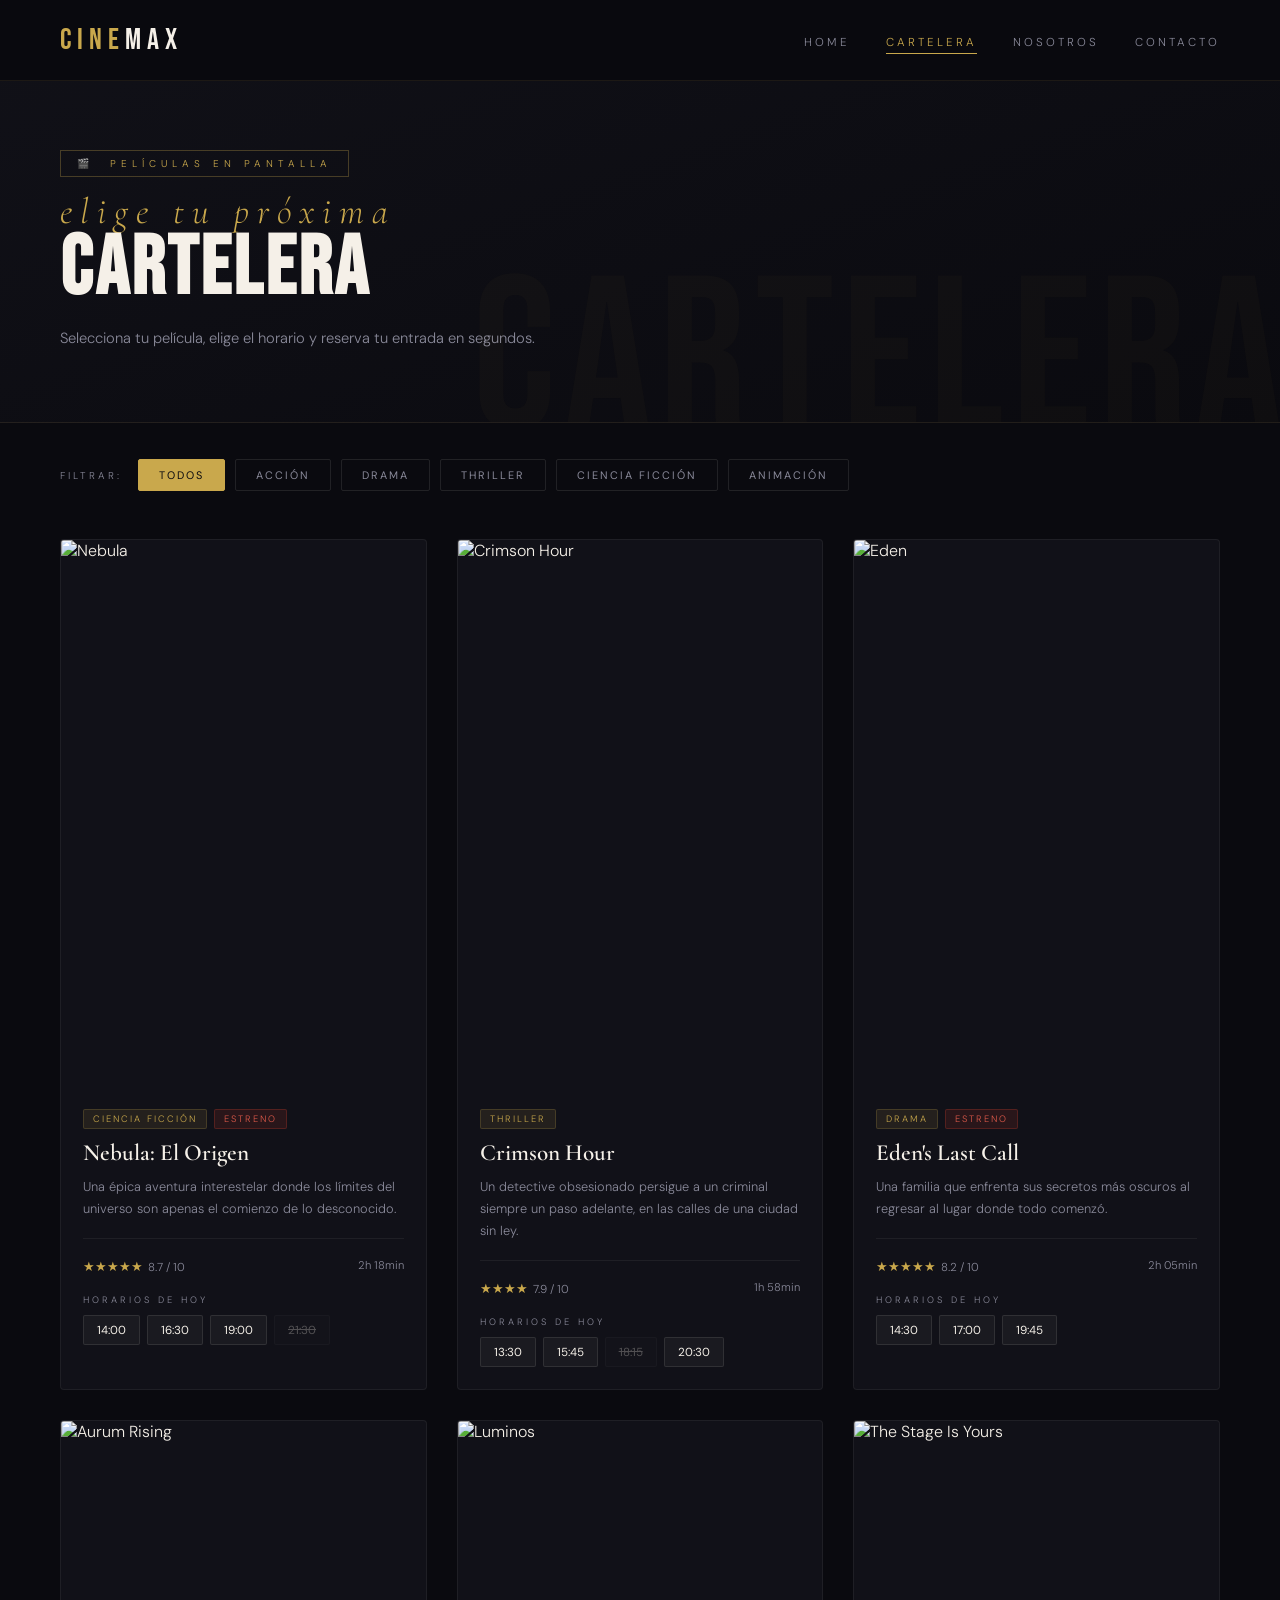
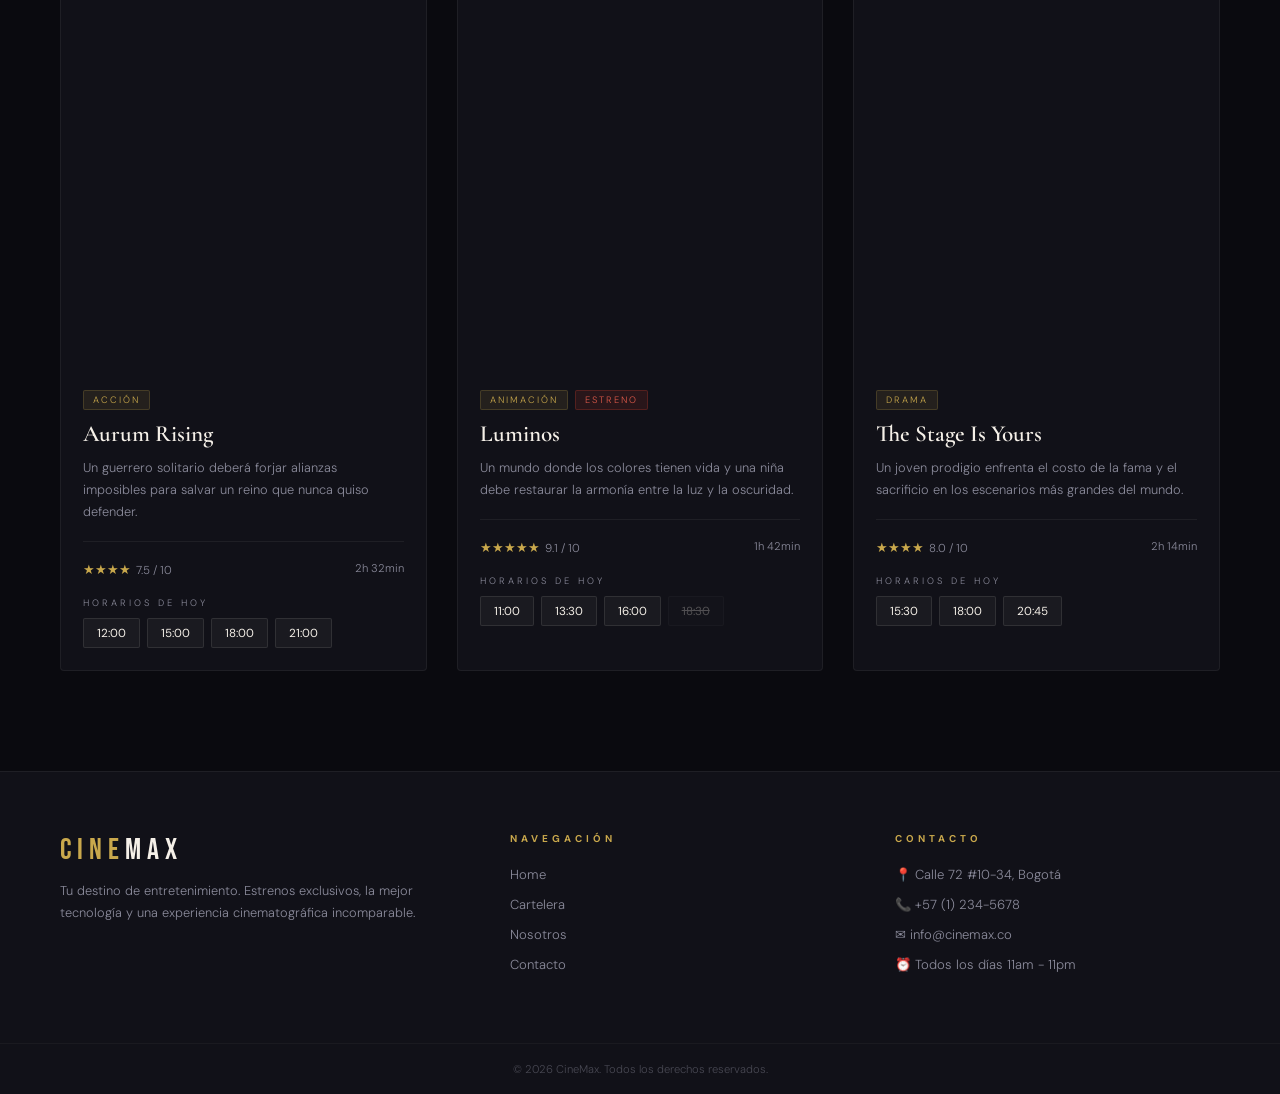
==== commit 086d66e4: "proyecto terminado" ====
--- a/cartelera.html
+++ b/cartelera.html
@@ -1,4 +1,4 @@
-!DOCTYPE html>
+<!DOCTYPE html>
 <html lang="es">
 <head>
   <meta charset="UTF-8"/>
@@ -8,229 +8,269 @@
   <link rel="stylesheet" href="./Css/cartelera.css"/>
 </head>
 <body>
-<div class="cursor" id="cursor"></div>
-<div class="cursor-ring" id="cursorRing"></div>
-
-<nav>
-  <a class="nav-logo" href="index.html">CINE<span>MAX</span></a>
-  <ul class="nav-links">
-    <li><a href="index.html">Home</a></li>
-    <li><a href="cartelera.html" class="active">Cartelera</a></li>
-    <li><a href="nosotros.html">Nosotros</a></li>
-    <li><a href="contacto.html">Contacto</a></li>
-  </ul>
-</nav>
-
-<div class="page-hero" data-bg="CARTELERA">
-  <div class="page-hero-tag">&#127916;&nbsp; Películas en pantalla</div>
-  <h1><em>elige tu próxima</em>Cartelera</h1>
-  <p>Selecciona tu película, elige el horario y reserva tu entrada en segundos.</p>
-</div>
-
-
-
-<div class="filters">
-  <span class="filter-label">Filtrar:</span>
-  <button class="filter-btn active" onclick="filter('all',this)">Todos</button>
-  <button class="filter-btn" onclick="filter('Acción',this)">Acción</button>
-  <button class="filter-btn" onclick="filter('Drama',this)">Drama</button>
-  <button class="filter-btn" onclick="filter('Thriller',this)">Thriller</button>
-  <button class="filter-btn" onclick="filter('Ciencia Ficción',this)">Ciencia Ficción</button>
-  <button class="filter-btn" onclick="filter('Animación',this)">Animación</button>
-</div>
-
-<div class="cartelera-section">
-  <div class="cartelera-grid" id="grid">
-
-    <div class="cartelera-card" data-genre="Ciencia Ficción">
-      <div class="cartelera-card-img-wrap">
-        <img class="cartelera-card-img" src="https://images.unsplash.com/photo-1724115938504-c2f4fe700da5?q=80&w=731&auto=format&fit=crop" alt="Nebula"/>
-      </div>
-      <div class="cartelera-body">
-        <div class="cartelera-tags"><span class="tag tag-genre">Ciencia Ficción</span><span class="tag tag-new">Estreno</span></div>
-        <div class="cartelera-title">Nebula: El Origen</div>
-        <div class="cartelera-desc">Una épica aventura interestelar donde los límites del universo son apenas el comienzo de lo desconocido.</div>
-        <div class="cartelera-footer">
-          <div><span class="rating-stars">&#9733;&#9733;&#9733;&#9733;&#9733;</span><span class="rating-num">8.7 / 10</span></div>
-          <span class="duration">2h 18min</span>
-        </div>
-        <div class="horarios">
-          <div class="horarios-label">Horarios de hoy</div>
-          <div class="horarios-list">
-            <button class="horario-slot">14:00</button>
-            <button class="horario-slot">16:30</button>
-            <button class="horario-slot">19:00</button>
-            <button class="horario-slot sold-out">21:30</button>
-          </div>
-        </div>
-      </div>
-    </div>
-
-    <div class="cartelera-card" data-genre="Thriller">
-      <div class="cartelera-card-img-wrap">
-        <img class="cartelera-card-img" src="https://images.unsplash.com/photo-1716593518123-ec9e09754232?q=80&w=687&auto=format&fit=crop" alt="Crimson Hour"/>
-      </div>
-      <div class="cartelera-body">
-        <div class="cartelera-tags"><span class="tag tag-genre">Thriller</span></div>
-        <div class="cartelera-title">Crimson Hour</div>
-        <div class="cartelera-desc">Un detective obsesionado persigue a un criminal siempre un paso adelante, en las calles de una ciudad sin ley.</div>
-        <div class="cartelera-footer">
-          <div><span class="rating-stars">&#9733;&#9733;&#9733;&#9733;</span><span class="rating-num">7.9 / 10</span></div>
-          <span class="duration">1h 58min</span>
-        </div>
-        <div class="horarios">
-          <div class="horarios-label">Horarios de hoy</div>
-          <div class="horarios-list">
-            <button class="horario-slot">13:30</button>
-            <button class="horario-slot">15:45</button>
-            <button class="horario-slot sold-out">18:15</button>
-            <button class="horario-slot">20:30</button>
-          </div>
-        </div>
-      </div>
-    </div>
-
-    <div class="cartelera-card" data-genre="Drama">
-      <div class="cartelera-card-img-wrap">
-        <img class="cartelera-card-img" src="https://images.unsplash.com/photo-1693673488806-7f3fc85b5bed?q=80&w=686&auto=format&fit=crop" alt="Eden"/>
-      </div>
-      <div class="cartelera-body">
-        <div class="cartelera-tags"><span class="tag tag-genre">Drama</span><span class="tag tag-new">Estreno</span></div>
-        <div class="cartelera-title">Eden's Last Call</div>
-        <div class="cartelera-desc">Una familia que enfrenta sus secretos más oscuros al regresar al lugar donde todo comenzó.</div>
-        <div class="cartelera-footer">
-          <div><span class="rating-stars">&#9733;&#9733;&#9733;&#9733;&#9733;</span><span class="rating-num">8.2 / 10</span></div>
-          <span class="duration">2h 05min</span>
-        </div>
-        <div class="horarios">
-          <div class="horarios-label">Horarios de hoy</div>
-          <div class="horarios-list">
-            <button class="horario-slot">14:30</button>
-            <button class="horario-slot">17:00</button>
-            <button class="horario-slot">19:45</button>
-          </div>
-        </div>
-      </div>
-    </div>
-
-    <div class="cartelera-card" data-genre="Acción">
-      <div class="cartelera-card-img-wrap">
-        <img src="https://images.unsplash.com/photo-1638625303600-9f3e7cc103b4?q=80&w=1632&auto=format&fit=crop" alt="Aurum Rising" style="width:100%;height:100%;object-fit:cover;display:block;"/>
-      </div>
-      <div class="cartelera-body">
-        <div class="cartelera-tags"><span class="tag tag-genre">Acción</span></div>
-        <div class="cartelera-title">Aurum Rising</div>
-        <div class="cartelera-desc">Un guerrero solitario deberá forjar alianzas imposibles para salvar un reino que nunca quiso defender.</div>
-        <div class="cartelera-footer">
-          <div><span class="rating-stars">&#9733;&#9733;&#9733;&#9733;</span><span class="rating-num">7.5 / 10</span></div>
-          <span class="duration">2h 32min</span>
-        </div>
-        <div class="horarios">
-          <div class="horarios-label">Horarios de hoy</div>
-          <div class="horarios-list">
-            <button class="horario-slot">12:00</button>
-            <button class="horario-slot">15:00</button>
-            <button class="horario-slot">18:00</button>
-            <button class="horario-slot">21:00</button>
-          </div>
-        </div>
-      </div>
-    </div>
-
-    <div class="cartelera-card" data-genre="Animación">
-      <div class="cartelera-card-img-wrap">
-        <img src="https://images.unsplash.com/photo-1518872421414-376cd3110c4c?q=80&w=687&auto=format&fit=crop" alt="Luminos"/>
-      </div>
-      <div class="cartelera-body">
-        <div class="cartelera-tags"><span class="tag tag-genre">Animación</span><span class="tag tag-new">Estreno</span></div>
-        <div class="cartelera-title">Luminos</div>
-        <div class="cartelera-desc">Un mundo donde los colores tienen vida y una niña debe restaurar la armonía entre la luz y la oscuridad.</div>
-        <div class="cartelera-footer">
-          <div><span class="rating-stars">&#9733;&#9733;&#9733;&#9733;&#9733;</span><span class="rating-num">9.1 / 10</span></div>
-          <span class="duration">1h 42min</span>
-        </div>
-        <div class="horarios">
-          <div class="horarios-label">Horarios de hoy</div>
-          <div class="horarios-list">
-            <button class="horario-slot">11:00</button>
-            <button class="horario-slot">13:30</button>
-            <button class="horario-slot">16:00</button>
-            <button class="horario-slot sold-out">18:30</button>
-          </div>
-        </div>
-      </div>
-    </div>
-
-    <div class="cartelera-card" data-genre="Drama">
-      <div class="cartelera-card-img-wrap">
-        <img src="https://images.unsplash.com/photo-1638399777047-1467818f3f9f?q=80&w=687&auto=format&fit=crop" alt="The Stage Is Yours"/>
-      </div>
-      <div class="cartelera-body">
-        <div class="cartelera-tags"><span class="tag tag-genre">Drama</span></div>
-        <div class="cartelera-title">The Stage Is Yours</div>
-        <div class="cartelera-desc">Un joven prodigio enfrenta el costo de la fama y el sacrificio en los escenarios más grandes del mundo.</div>
-        <div class="cartelera-footer">
-          <div><span class="rating-stars">&#9733;&#9733;&#9733;&#9733;</span><span class="rating-num">8.0 / 10</span></div>
-          <span class="duration">2h 14min</span>
-        </div>
-        <div class="horarios">
-          <div class="horarios-label">Horarios de hoy</div>
-          <div class="horarios-list">
-            <button class="horario-slot">15:30</button>
-            <button class="horario-slot">18:00</button>
-            <button class="horario-slot">20:45</button>
-          </div>
-        </div>
-      </div>
-    </div>
-
-  </div>
-</div>
-
-<footer>
-  <div>
-    <div class="footer-logo">CINE<span>MAX</span></div>
-    <p class="footer-tagline">Tu destino de entretenimiento. Estrenos exclusivos, la mejor tecnología y una experiencia cinematográfica incomparable.</p>
-  </div>
-  <div class="footer-col">
-    <h4>Navegación</h4>
-    <ul>
+ 
+  <!-- NAV: solo logo + botón hamburger -->
+  <nav>
+    <a class="nav-logo" href="index.html">CINE<span>MAX</span></a>
+    <ul class="nav-links-desktop">
       <li><a href="index.html">Home</a></li>
-      <li><a href="cartelera.html">Cartelera</a></li>
+      <li><a href="cartelera.html" class="active">Cartelera</a></li>
       <li><a href="nosotros.html">Nosotros</a></li>
       <li><a href="contacto.html">Contacto</a></li>
     </ul>
-  </div>
-  <div class="footer-col">
-    <h4>Contacto</h4>
+    <button class="hamburger" id="hamburger" aria-label="Abrir menú">
+      <span></span>
+      <span></span>
+      <span></span>
+    </button>
+  </nav>
+ 
+  <!-- OVERLAY MÓVIL: fuera del nav, directo en body -->
+  <div class="mobile-menu" id="mobileMenu">
     <ul>
-      <li><a href="#">&#128205; Calle 72 #10-34, Bogotá</a></li>
-      <li><a href="tel:+5712345678">&#128222; +57 (1) 234-5678</a></li>
-      <li><a href="mailto:info@cinemax.co">&#9993; info@cinemax.co</a></li>
-      <li><a href="#">&#9200; Todos los días 11am – 11pm</a></li>
+      <li><a href="index.html">Home</a></li>
+      <li><a href="cartelera.html" class="active">Cartelera</a></li>
+      <li><a href="nosotros.html">Nosotros</a></li>
+      <li><a href="contacto.html">Contacto</a></li>
     </ul>
   </div>
-</footer>
-<div class="footer-bottom">&copy; 2026 CineMax. Todos los derechos reservados.</div>
-
-<script>
-const cur=document.getElementById('cursor'),ring=document.getElementById('cursorRing');
-let rx=0,ry=0,cx=0,cy=0;
-document.addEventListener('mousemove',e=>{cx=e.clientX;cy=e.clientY;cur.style.left=cx+'px';cur.style.top=cy+'px';});
-(function loop(){rx+=(cx-rx)*.12;ry+=(cy-ry)*.12;ring.style.left=rx+'px';ring.style.top=ry+'px';requestAnimationFrame(loop);})();
-document.querySelectorAll('a,button').forEach(el=>{
-  el.addEventListener('mouseenter',()=>{cur.style.transform='translate(-50%,-50%) scale(2)';ring.style.opacity='.2';});
-  el.addEventListener('mouseleave',()=>{cur.style.transform='translate(-50%,-50%) scale(1)';ring.style.opacity='.5';});
-});
-function filter(genre,btn){
-  document.querySelectorAll('.filter-btn').forEach(b=>b.classList.remove('active'));
-  btn.classList.add('active');
-  document.querySelectorAll('.cartelera-card').forEach((c,i)=>{
-    const show=genre==='all'||c.dataset.genre===genre;
-    if(show){c.classList.remove('hidden');c.style.animation='none';void c.offsetWidth;c.style.animationDelay=(i*.07)+'s';c.style.animation='cardIn .45s ease both';}
-    else c.classList.add('hidden');
-  });
-}
-</script>
+ 
+  <div class="page-hero" data-bg="CARTELERA">
+    <div class="page-hero-tag">&#127916;&nbsp; Películas en pantalla</div>
+    <h1><em>elige tu próxima</em>Cartelera</h1>
+    <p>Selecciona tu película, elige el horario y reserva tu entrada en segundos.</p>
+  </div>
+ 
+  <div class="filters">
+    <span class="filter-label">Filtrar:</span>
+    <button class="filter-btn active" onclick="filterCards('all',this)">Todos</button>
+    <button class="filter-btn" onclick="filterCards('Acción',this)">Acción</button>
+    <button class="filter-btn" onclick="filterCards('Drama',this)">Drama</button>
+    <button class="filter-btn" onclick="filterCards('Thriller',this)">Thriller</button>
+    <button class="filter-btn" onclick="filterCards('Ciencia Ficción',this)">Ciencia Ficción</button>
+    <button class="filter-btn" onclick="filterCards('Animación',this)">Animación</button>
+  </div>
+ 
+  <div class="cartelera-section">
+    <div class="cartelera-grid" id="grid">
+ 
+      <div class="cartelera-card" data-genre="Ciencia Ficción">
+        <div class="cartelera-card-img-wrap">
+          <img src="https://images.unsplash.com/photo-1724115938504-c2f4fe700da5?q=80&w=731&auto=format&fit=crop" alt="Nebula"/>
+        </div>
+        <div class="cartelera-body">
+          <div class="cartelera-tags"><span class="tag tag-genre">Ciencia Ficción</span><span class="tag tag-new">Estreno</span></div>
+          <div class="cartelera-title">Nebula: El Origen</div>
+          <div class="cartelera-desc">Una épica aventura interestelar donde los límites del universo son apenas el comienzo de lo desconocido.</div>
+          <div class="cartelera-footer">
+            <div><span class="rating-stars">&#9733;&#9733;&#9733;&#9733;&#9733;</span><span class="rating-num">8.7 / 10</span></div>
+            <span class="duration">2h 18min</span>
+          </div>
+          <div class="horarios">
+            <div class="horarios-label">Horarios de hoy</div>
+            <div class="horarios-list">
+              <button class="horario-slot">14:00</button>
+              <button class="horario-slot">16:30</button>
+              <button class="horario-slot">19:00</button>
+              <button class="horario-slot sold-out">21:30</button>
+            </div>
+          </div>
+        </div>
+      </div>
+ 
+      <div class="cartelera-card" data-genre="Thriller">
+        <div class="cartelera-card-img-wrap">
+          <img src="https://images.unsplash.com/photo-1716593518123-ec9e09754232?q=80&w=687&auto=format&fit=crop" alt="Crimson Hour"/>
+        </div>
+        <div class="cartelera-body">
+          <div class="cartelera-tags"><span class="tag tag-genre">Thriller</span></div>
+          <div class="cartelera-title">Crimson Hour</div>
+          <div class="cartelera-desc">Un detective obsesionado persigue a un criminal siempre un paso adelante, en las calles de una ciudad sin ley.</div>
+          <div class="cartelera-footer">
+            <div><span class="rating-stars">&#9733;&#9733;&#9733;&#9733;</span><span class="rating-num">7.9 / 10</span></div>
+            <span class="duration">1h 58min</span>
+          </div>
+          <div class="horarios">
+            <div class="horarios-label">Horarios de hoy</div>
+            <div class="horarios-list">
+              <button class="horario-slot">13:30</button>
+              <button class="horario-slot">15:45</button>
+              <button class="horario-slot sold-out">18:15</button>
+              <button class="horario-slot">20:30</button>
+            </div>
+          </div>
+        </div>
+      </div>
+ 
+      <div class="cartelera-card" data-genre="Drama">
+        <div class="cartelera-card-img-wrap">
+          <img src="https://images.unsplash.com/photo-1693673488806-7f3fc85b5bed?q=80&w=686&auto=format&fit=crop" alt="Eden"/>
+        </div>
+        <div class="cartelera-body">
+          <div class="cartelera-tags"><span class="tag tag-genre">Drama</span><span class="tag tag-new">Estreno</span></div>
+          <div class="cartelera-title">Eden's Last Call</div>
+          <div class="cartelera-desc">Una familia que enfrenta sus secretos más oscuros al regresar al lugar donde todo comenzó.</div>
+          <div class="cartelera-footer">
+            <div><span class="rating-stars">&#9733;&#9733;&#9733;&#9733;&#9733;</span><span class="rating-num">8.2 / 10</span></div>
+            <span class="duration">2h 05min</span>
+          </div>
+          <div class="horarios">
+            <div class="horarios-label">Horarios de hoy</div>
+            <div class="horarios-list">
+              <button class="horario-slot">14:30</button>
+              <button class="horario-slot">17:00</button>
+              <button class="horario-slot">19:45</button>
+            </div>
+          </div>
+        </div>
+      </div>
+ 
+      <div class="cartelera-card" data-genre="Acción">
+        <div class="cartelera-card-img-wrap">
+          <img src="https://images.unsplash.com/photo-1638625303600-9f3e7cc103b4?q=80&w=1632&auto=format&fit=crop" alt="Aurum Rising"/>
+        </div>
+        <div class="cartelera-body">
+          <div class="cartelera-tags"><span class="tag tag-genre">Acción</span></div>
+          <div class="cartelera-title">Aurum Rising</div>
+          <div class="cartelera-desc">Un guerrero solitario deberá forjar alianzas imposibles para salvar un reino que nunca quiso defender.</div>
+          <div class="cartelera-footer">
+            <div><span class="rating-stars">&#9733;&#9733;&#9733;&#9733;</span><span class="rating-num">7.5 / 10</span></div>
+            <span class="duration">2h 32min</span>
+          </div>
+          <div class="horarios">
+            <div class="horarios-label">Horarios de hoy</div>
+            <div class="horarios-list">
+              <button class="horario-slot">12:00</button>
+              <button class="horario-slot">15:00</button>
+              <button class="horario-slot">18:00</button>
+              <button class="horario-slot">21:00</button>
+            </div>
+          </div>
+        </div>
+      </div>
+ 
+      <div class="cartelera-card" data-genre="Animación">
+        <div class="cartelera-card-img-wrap">
+          <img src="https://images.unsplash.com/photo-1518872421414-376cd3110c4c?q=80&w=687&auto=format&fit=crop" alt="Luminos"/>
+        </div>
+        <div class="cartelera-body">
+          <div class="cartelera-tags"><span class="tag tag-genre">Animación</span><span class="tag tag-new">Estreno</span></div>
+          <div class="cartelera-title">Luminos</div>
+          <div class="cartelera-desc">Un mundo donde los colores tienen vida y una niña debe restaurar la armonía entre la luz y la oscuridad.</div>
+          <div class="cartelera-footer">
+            <div><span class="rating-stars">&#9733;&#9733;&#9733;&#9733;&#9733;</span><span class="rating-num">9.1 / 10</span></div>
+            <span class="duration">1h 42min</span>
+          </div>
+          <div class="horarios">
+            <div class="horarios-label">Horarios de hoy</div>
+            <div class="horarios-list">
+              <button class="horario-slot">11:00</button>
+              <button class="horario-slot">13:30</button>
+              <button class="horario-slot">16:00</button>
+              <button class="horario-slot sold-out">18:30</button>
+            </div>
+          </div>
+        </div>
+      </div>
+ 
+      <div class="cartelera-card" data-genre="Drama">
+        <div class="cartelera-card-img-wrap">
+          <img src="https://images.unsplash.com/photo-1638399777047-1467818f3f9f?q=80&w=687&auto=format&fit=crop" alt="The Stage Is Yours"/>
+        </div>
+        <div class="cartelera-body">
+          <div class="cartelera-tags"><span class="tag tag-genre">Drama</span></div>
+          <div class="cartelera-title">The Stage Is Yours</div>
+          <div class="cartelera-desc">Un joven prodigio enfrenta el costo de la fama y el sacrificio en los escenarios más grandes del mundo.</div>
+          <div class="cartelera-footer">
+            <div><span class="rating-stars">&#9733;&#9733;&#9733;&#9733;</span><span class="rating-num">8.0 / 10</span></div>
+            <span class="duration">2h 14min</span>
+          </div>
+          <div class="horarios">
+            <div class="horarios-label">Horarios de hoy</div>
+            <div class="horarios-list">
+              <button class="horario-slot">15:30</button>
+              <button class="horario-slot">18:00</button>
+              <button class="horario-slot">20:45</button>
+            </div>
+          </div>
+        </div>
+      </div>
+ 
+    </div>
+  </div>
+ 
+  <footer>
+    <div>
+      <div class="footer-logo">CINE<span>MAX</span></div>
+      <p class="footer-tagline">Tu destino de entretenimiento. Estrenos exclusivos, la mejor tecnología y una experiencia cinematográfica incomparable.</p>
+    </div>
+    <div class="footer-col">
+      <h4>Navegación</h4>
+      <ul>
+        <li><a href="index.html">Home</a></li>
+        <li><a href="cartelera.html">Cartelera</a></li>
+        <li><a href="nosotros.html">Nosotros</a></li>
+        <li><a href="contacto.html">Contacto</a></li>
+      </ul>
+    </div>
+    <div class="footer-col">
+      <h4>Contacto</h4>
+      <ul>
+        <li><a href="#">&#128205; Calle 72 #10-34, Bogotá</a></li>
+        <li><a href="tel:+5712345678">&#128222; +57 (1) 234-5678</a></li>
+        <li><a href="mailto:info@cinemax.co">&#9993; info@cinemax.co</a></li>
+        <li><a href="#">&#9200; Todos los días 11am - 11pm</a></li>
+      </ul>
+    </div>
+  </footer>
+  <div class="footer-bottom">&copy; 2026 CineMax. Todos los derechos reservados.</div>
+ 
+  <script>
+    var btn  = document.getElementById('hamburger');
+    var menu = document.getElementById('mobileMenu');
+ 
+    btn.onclick = function() {
+      if (menu.classList.contains('open')) {
+        menu.classList.remove('open');
+        btn.classList.remove('open');
+        document.body.style.overflow = '';
+      } else {
+        menu.classList.add('open');
+        btn.classList.add('open');
+        document.body.style.overflow = 'hidden';
+      }
+    };
+ 
+    var links = menu.querySelectorAll('a');
+    for (var i = 0; i < links.length; i++) {
+      links[i].onclick = function() {
+        menu.classList.remove('open');
+        btn.classList.remove('open');
+        document.body.style.overflow = '';
+      };
+    }
+ 
+    function filterCards(genre, filterBtn) {
+      var btns = document.querySelectorAll('.filter-btn');
+      for (var i = 0; i < btns.length; i++) btns[i].classList.remove('active');
+      filterBtn.classList.add('active');
+      var cards = document.querySelectorAll('.cartelera-card');
+      var idx = 0;
+      for (var j = 0; j < cards.length; j++) {
+        var show = genre === 'all' || cards[j].dataset.genre === genre;
+        if (show) {
+          cards[j].classList.remove('hidden');
+          cards[j].style.animation = 'none';
+          void cards[j].offsetWidth;
+          cards[j].style.animationDelay = (idx * 0.07) + 's';
+          cards[j].style.animation = 'cardIn .45s ease both';
+          idx++;
+        } else {
+          cards[j].classList.add('hidden');
+        }
+      }
+    }
+  </script>
+ 
 </body>
 </html>
--- a/Css/cartelera.css
+++ b/Css/cartelera.css
@@ -19,9 +19,7 @@
   box-sizing: border-box;
 }
  
-html {
-  scroll-behavior: smooth;
-}
+html { scroll-behavior: smooth; }
  
 body {
   background: var(--dark);
@@ -39,10 +37,8 @@
  
 nav {
   position: fixed;
-  top: 0;
-  left: 0;
-  right: 0;
-  z-index: 200;
+  top: 0; left: 0; right: 0;
+  z-index: 100;
   display: flex;
   align-items: center;
   justify-content: space-between;
@@ -60,17 +56,16 @@
   text-decoration: none;
 }
  
-.nav-logo span {
-  color: var(--cream);
-}
- 
-.nav-links {
+.nav-logo span { color: var(--cream); }
+ 
+/* Links desktop */
+.nav-links-desktop {
   display: flex;
   gap: 36px;
   list-style: none;
 }
  
-.nav-links a {
+.nav-links-desktop a {
   text-decoration: none;
   color: var(--gray);
   font-size: .72rem;
@@ -80,25 +75,98 @@
   position: relative;
 }
  
-.nav-links a::after {
+.nav-links-desktop a::after {
   content: '';
   position: absolute;
-  bottom: -4px;
-  left: 0;
-  width: 0;
-  height: 1px;
+  bottom: -4px; left: 0;
+  width: 0; height: 1px;
   background: var(--gold);
   transition: width .3s;
 }
  
-.nav-links a:hover,
-.nav-links a.active {
-  color: var(--gold);
-}
- 
-.nav-links a:hover::after,
-.nav-links a.active::after {
+.nav-links-desktop a:hover,
+.nav-links-desktop a.active { color: var(--gold); }
+ 
+.nav-links-desktop a:hover::after,
+.nav-links-desktop a.active::after { width: 100%; }
+ 
+/* Hamburger — oculto en desktop */
+.hamburger {
+  display: none;
+  flex-direction: column;
+  justify-content: center;
+  gap: 5px;
+  background: transparent;
+  border: none;
+  cursor: pointer;
+  padding: 4px;
+  z-index: 200;
+}
+ 
+.hamburger span {
+  display: block;
+  width: 24px;
+  height: 2px;
+  background: var(--cream);
+  transition: all .3s ease;
+  transform-origin: center;
+}
+ 
+.hamburger.open span:nth-child(1) { transform: translateY(7px) rotate(45deg); }
+.hamburger.open span:nth-child(2) { opacity: 0; transform: scaleX(0); }
+.hamburger.open span:nth-child(3) { transform: translateY(-7px) rotate(-45deg); }
+ 
+ 
+/* ============================================================
+   MENÚ MÓVIL (overlay separado del nav)
+   ============================================================ */
+ 
+.mobile-menu {
+  display: none;
+  position: fixed;
+  top: 0; left: 0;
+  width: 100%; height: 100%;
+  background: #0a0a0f;
+  z-index: 99;
+  flex-direction: column;
+  align-items: center;
+  justify-content: center;
+}
+ 
+.mobile-menu.open {
+  display: flex;
+}
+ 
+.mobile-menu ul {
+  list-style: none;
   width: 100%;
+}
+ 
+.mobile-menu ul li {
+  width: 100%;
+  text-align: center;
+  border-bottom: 1px solid rgba(245, 240, 232, .05);
+}
+ 
+.mobile-menu ul li:first-child {
+  border-top: 1px solid rgba(245, 240, 232, .05);
+}
+ 
+.mobile-menu ul li a {
+  display: block;
+  padding: 26px;
+  font-size: .85rem;
+  letter-spacing: 5px;
+  text-transform: uppercase;
+  text-decoration: none;
+  color: var(--gray);
+  transition: color .3s, background .3s;
+}
+ 
+.mobile-menu ul li a:hover,
+.mobile-menu ul li a.active {
+  color: var(--gold);
+  background: rgba(201, 168, 76, .04);
 }
  
  
@@ -143,8 +211,7 @@
 .page-hero::before {
   content: attr(data-bg);
   position: absolute;
-  right: -10px;
-  bottom: -50px;
+  right: -10px; bottom: -50px;
   font-family: 'Bebas Neue', cursive;
   font-size: 17vw;
   color: rgba(201, 168, 76, .03);
@@ -246,9 +313,7 @@
   gap: 30px;
 }
  
-.hidden {
-  display: none !important;
-}
+.hidden { display: none !important; }
  
  
 /* ============================================================
@@ -276,15 +341,13 @@
   to   { opacity: 1; transform: translateY(0); }
 }
  
-/* Imagen */
 .cartelera-card-img-wrap {
-  height: 300px;
   overflow: hidden;
+  aspect-ratio: 2/3;
 }
  
 .cartelera-card-img-wrap img {
-  width: 100%;
-  height: 100%;
+  width: 100%; height: 100%;
   object-fit: cover;
   display: block;
   transition: transform .5s ease;
@@ -294,37 +357,7 @@
   transform: scale(1.04);
 }
  
-/* Placeholders (cards sin imagen) */
-.card-placeholder {
-  width: 100%;
-  height: 100%;
-  display: flex;
-  align-items: center;
-  justify-content: center;
-  flex-direction: column;
-  gap: 8px;
-  font-family: 'Bebas Neue', cursive;
-  letter-spacing: 3px;
-  opacity: .45;
-}
- 
-.card-placeholder-icon {
-  font-size: 3rem;
-}
- 
-.card-placeholder-text {
-  font-size: 1rem;
-  color: rgba(245, 240, 232, .6);
-}
- 
-.poster-4 { background: linear-gradient(135deg, #2a1a00, #3d2800, #1a0a0a); }
-.poster-5 { background: linear-gradient(135deg, #0a1a2a, #0f2a3a, #1a0a2a); }
-.poster-6 { background: linear-gradient(135deg, #1a1a0a, #2d2d00, #0a1a0a); }
- 
-/* Cuerpo de la tarjeta */
-.cartelera-body {
-  padding: 22px;
-}
+.cartelera-body { padding: 22px; }
  
 .cartelera-tags {
   display: flex;
@@ -376,30 +409,16 @@
   border-top: 1px solid rgba(245, 240, 232, .06);
 }
  
-.rating-stars {
-  color: var(--gold);
-  font-size: .82rem;
-}
- 
-.rating-num {
-  font-size: .72rem;
-  color: var(--gray);
-  margin-left: 5px;
-}
- 
-.duration {
-  font-size: .7rem;
-  color: var(--gray);
-}
+.rating-stars { color: var(--gold); font-size: .82rem; }
+.rating-num   { font-size: .72rem; color: var(--gray); margin-left: 5px; }
+.duration     { font-size: .7rem; color: var(--gray); }
  
  
 /* ============================================================
    HORARIOS
    ============================================================ */
  
-.horarios {
-  margin-top: 18px;
-}
+.horarios { margin-top: 18px; }
  
 .horarios-label {
   font-size: .58rem;
@@ -409,11 +428,7 @@
   margin-bottom: 9px;
 }
  
-.horarios-list {
-  display: flex;
-  gap: 7px;
-  flex-wrap: wrap;
-}
+.horarios-list { display: flex; gap: 7px; flex-wrap: wrap; }
  
 .horario-slot {
   background: rgba(245, 240, 232, .04);
@@ -461,15 +476,9 @@
   margin-bottom: 12px;
 }
  
-.footer-logo span {
-  color: var(--cream);
-}
- 
-.footer-tagline {
-  color: var(--gray);
-  font-size: .8rem;
-  line-height: 1.75;
-}
+.footer-logo span { color: var(--cream); }
+ 
+.footer-tagline { color: var(--gray); font-size: .8rem; line-height: 1.75; }
  
 .footer-col h4 {
   font-size: .62rem;
@@ -479,13 +488,8 @@
   margin-bottom: 18px;
 }
  
-.footer-col ul {
-  list-style: none;
-}
- 
-.footer-col ul li {
-  margin-bottom: 9px;
-}
+.footer-col ul { list-style: none; }
+.footer-col ul li { margin-bottom: 9px; }
  
 .footer-col ul li a {
   color: var(--gray);
@@ -494,9 +498,7 @@
   transition: color .3s;
 }
  
-.footer-col ul li a:hover {
-  color: var(--cream);
-}
+.footer-col ul li a:hover { color: var(--cream); }
  
 .footer-bottom {
   background: var(--dark2);
@@ -518,13 +520,12 @@
     padding: 18px 24px;
   }
  
-  .nav-links {
-    gap: 16px;
-  }
- 
-  .nav-links a {
-    font-size: .62rem;
-    letter-spacing: 2px;
+  .nav-links-desktop {
+    display: none;
+  }
+ 
+  .hamburger {
+    display: flex;
   }
  
   .page-hero {
